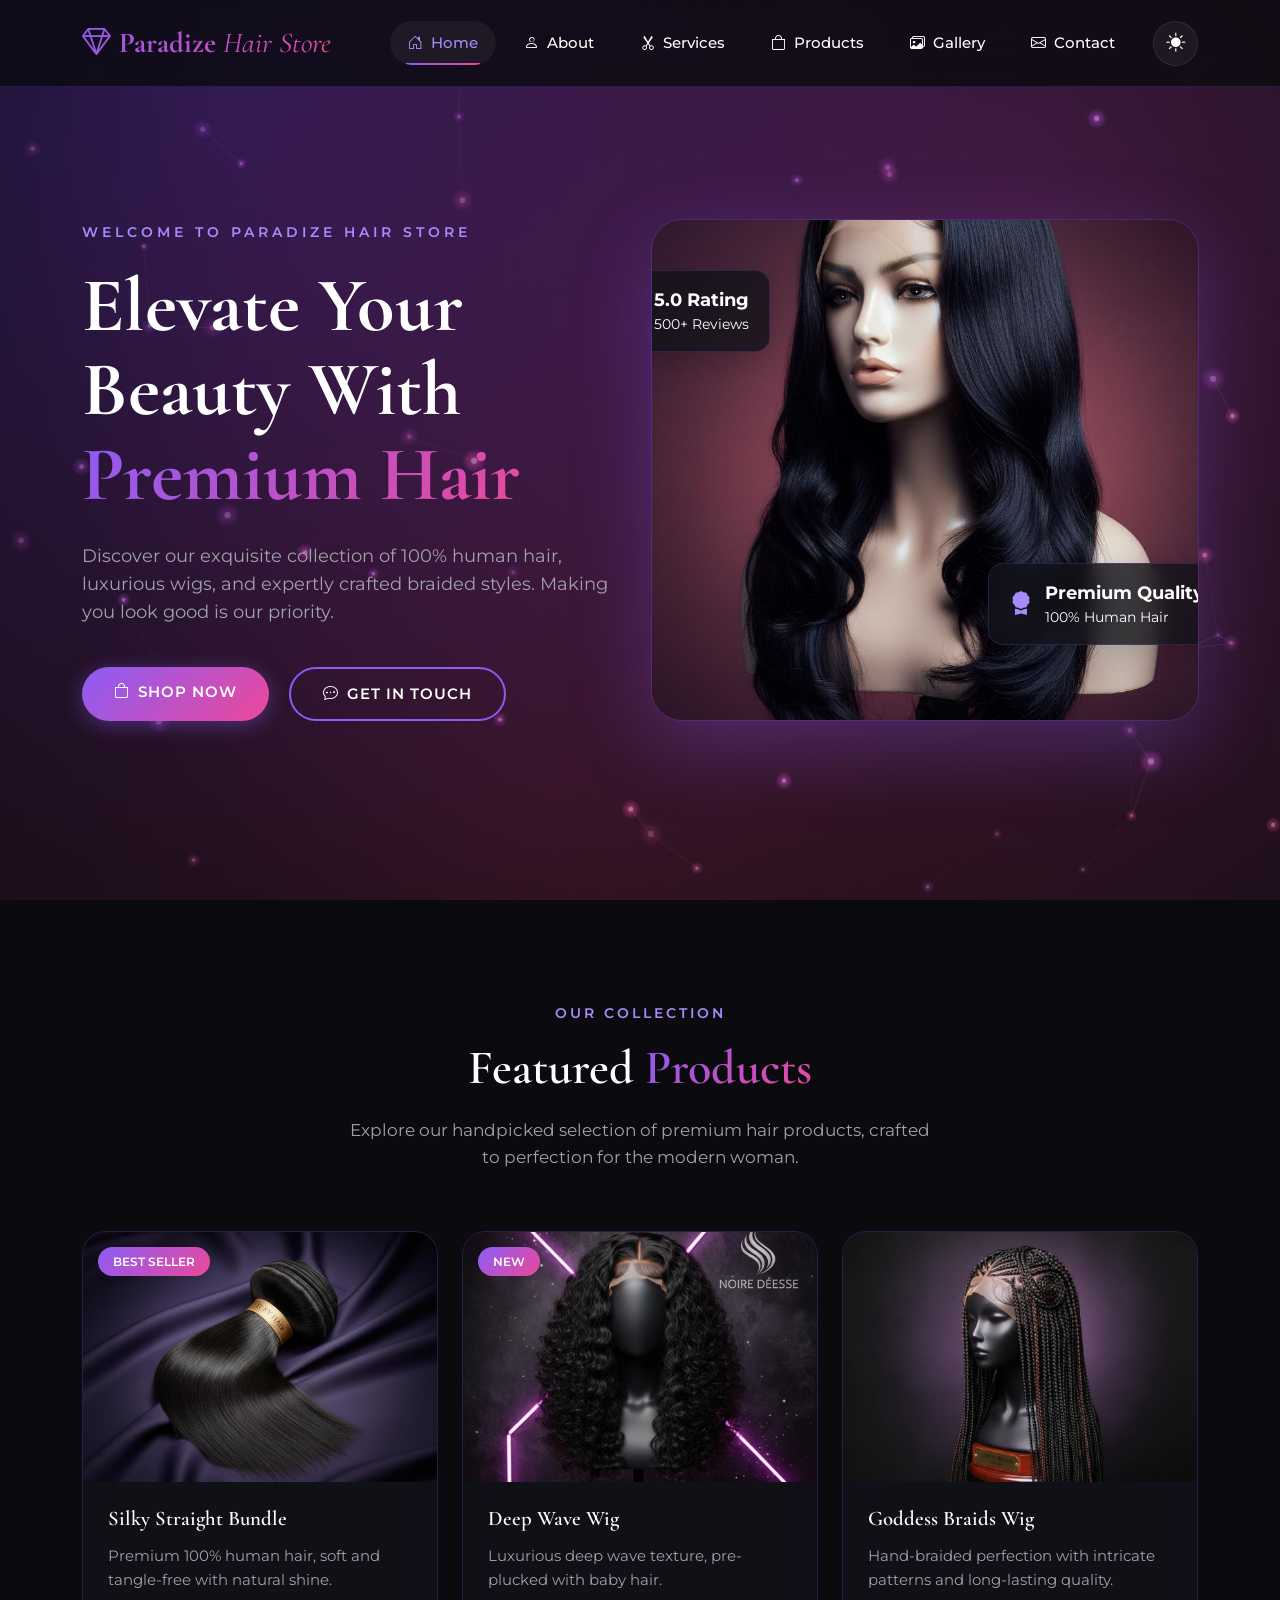
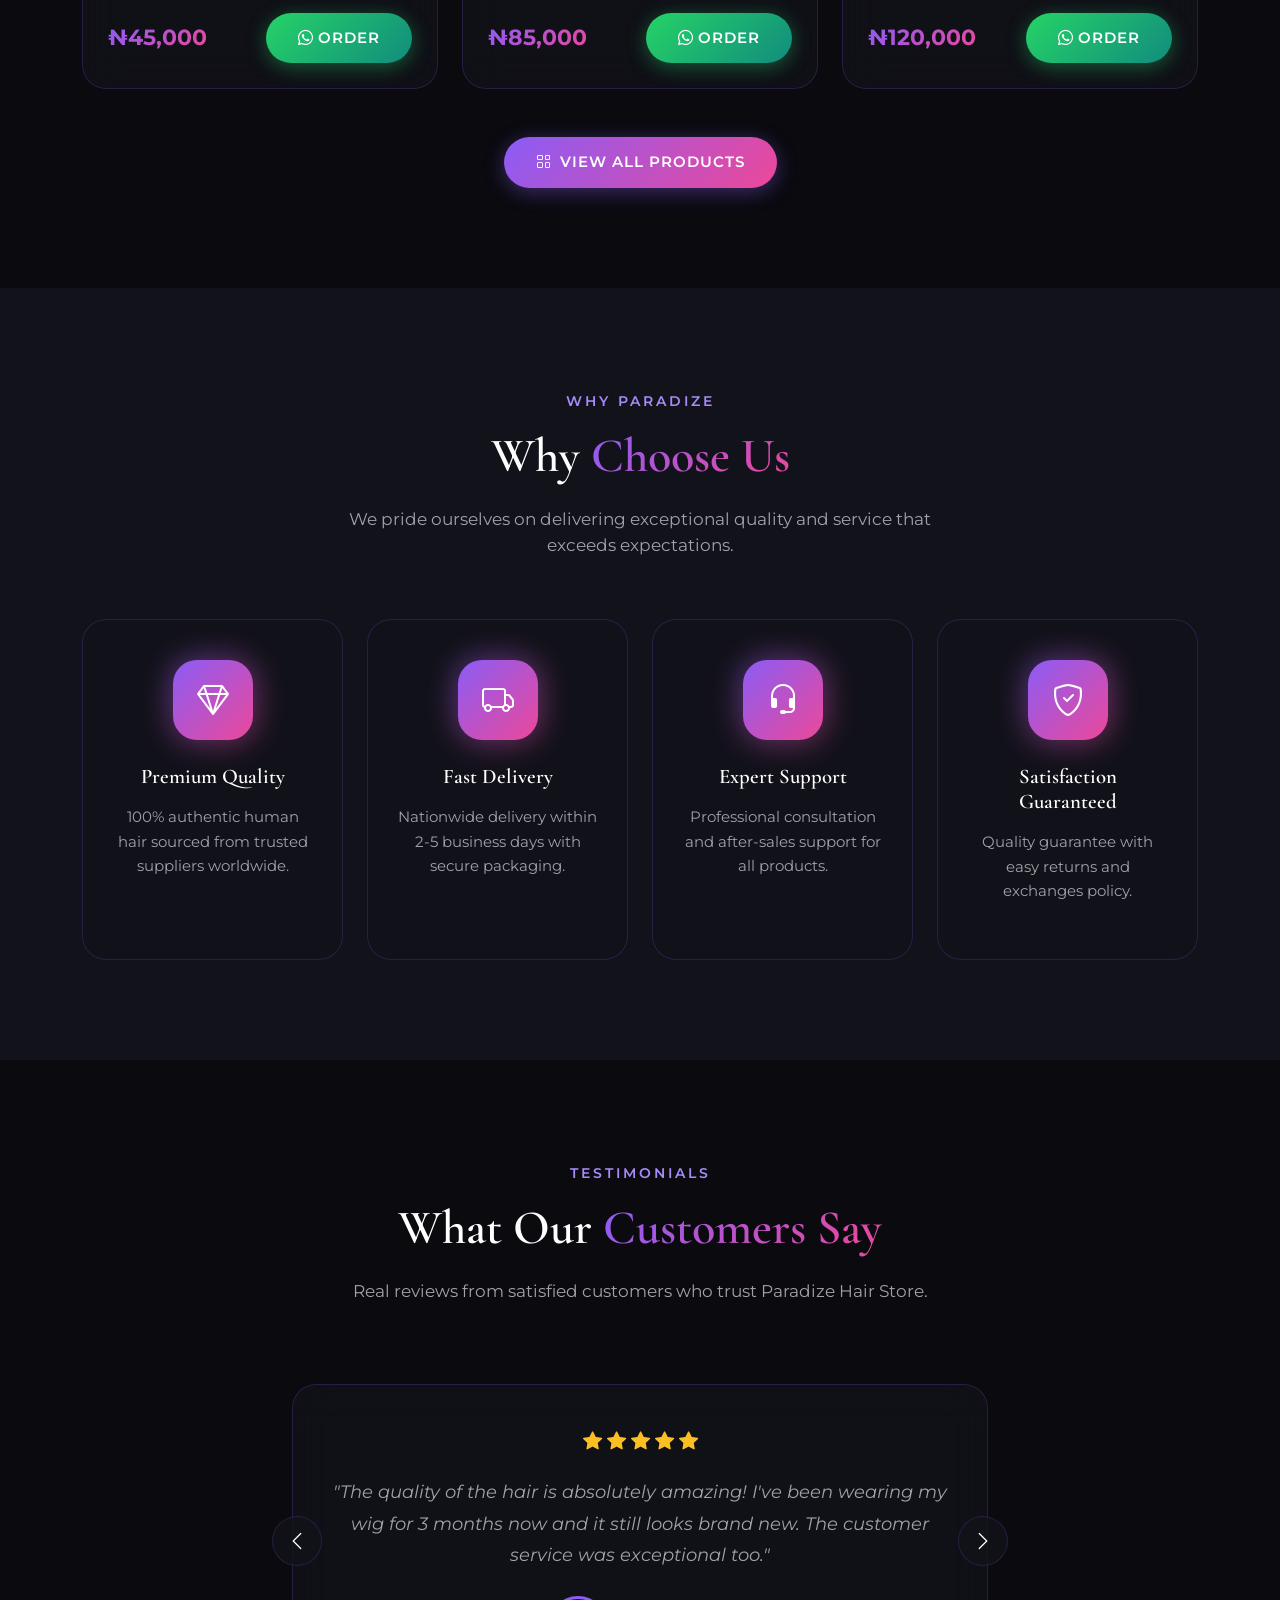
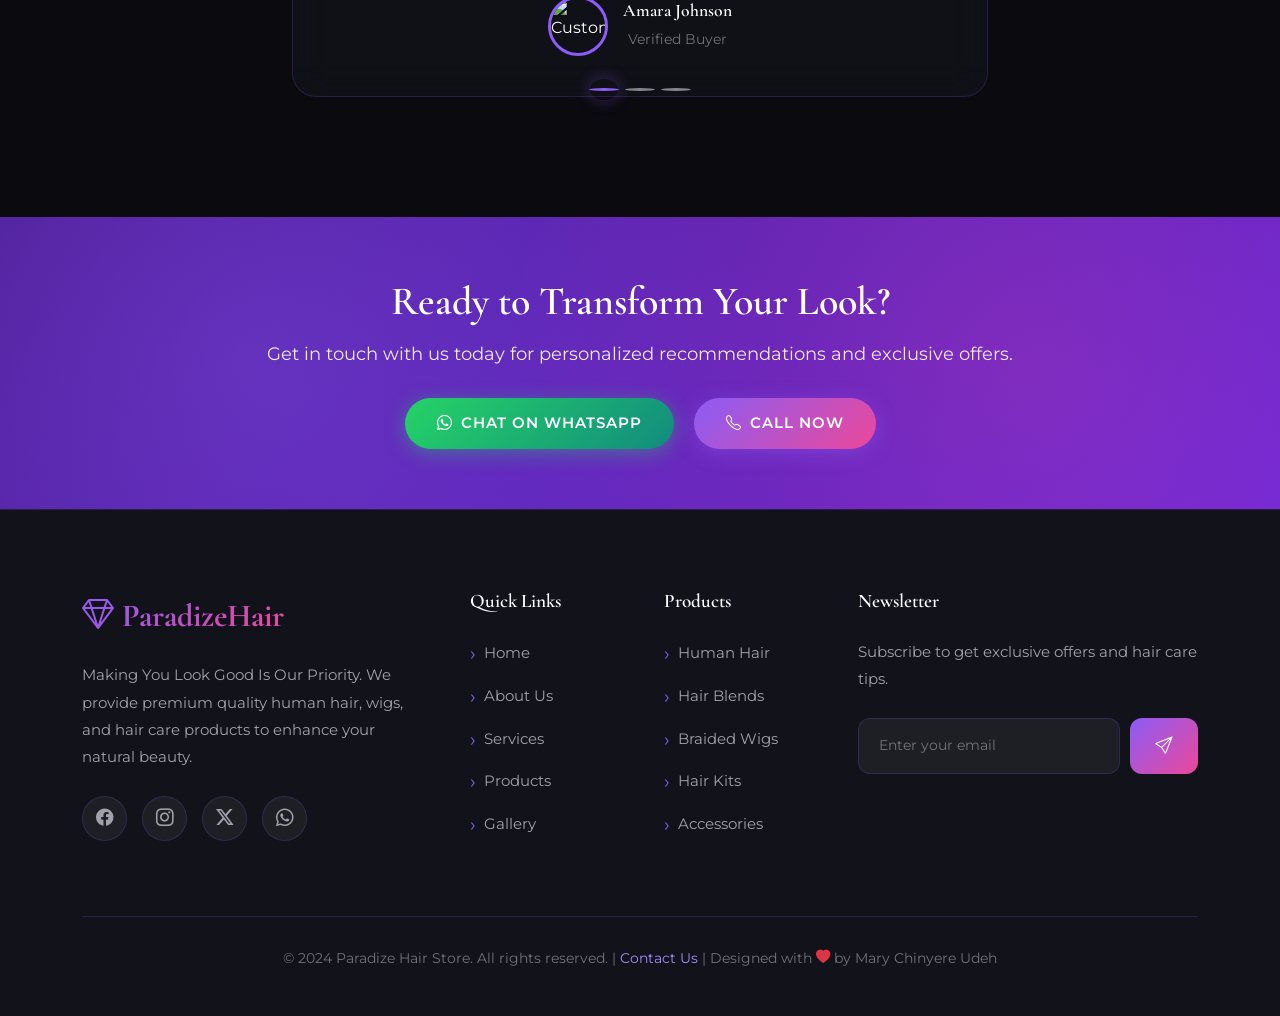
==== index.html @ 66c7fd80 "first commit" ====
<!DOCTYPE html>
<html lang="en" data-theme="dark">
<head>
    <meta charset="UTF-8">
    <meta name="viewport" content="width=device-width, initial-scale=1.0">
    <title>Paradize Hair Store | Premium Human Hair & Wigs</title>
    <meta name="description" content="Paradize Hair Store - Making You Look Good Is Our Priority. Premium human hair, wigs, braided wigs, and hair care products.">
    
    <!-- Bootstrap 5 CSS -->
    <link href="https://cdn.jsdelivr.net/npm/bootstrap@5.3.2/dist/css/bootstrap.min.css" rel="stylesheet">
    <!-- Bootstrap Icons -->
    <link rel="stylesheet" href="https://cdn.jsdelivr.net/npm/bootstrap-icons@1.11.1/font/bootstrap-icons.css">
    <!-- Custom CSS -->
    <link rel="stylesheet" href="assets/css/style.css">
</head>
<body>
    <!-- Navbar -->
    <nav class="navbar navbar-expand-lg fixed-top">
        <div class="container">
            <a class="navbar-brand" href="index.html">
                <i class="bi bi-gem me-2"></i>Paradize <span>Hair Store</span>
            </a>
            <button class="navbar-toggler" type="button" data-bs-toggle="collapse" data-bs-target="#navbarNav">
                <span class="navbar-toggler-icon"></span>
            </button>
            <div class="collapse navbar-collapse" id="navbarNav">
                <ul class="navbar-nav ms-lg-auto align-items-start align-items-lg-center">
                    <li class="nav-item">
                        <a class="nav-link active" href="index.html"><i class="bi bi-house-door me-2"></i>Home</a>
                    </li>
                    <li class="nav-item">
                        <a class="nav-link" href="about.html"><i class="bi bi-person me-2"></i>About</a>
                    </li>
                    <li class="nav-item">
                        <a class="nav-link" href="services.html"><i class="bi bi-scissors me-2"></i>Services</a>
                    </li>
                    <li class="nav-item">
                        <a class="nav-link" href="products.html"><i class="bi bi-bag me-2"></i>Products</a>
                    </li>
                    <li class="nav-item">
                        <a class="nav-link" href="gallery.html"><i class="bi bi-images me-2"></i>Gallery</a>
                    </li>
                    <li class="nav-item">
                        <a class="nav-link" href="contact.html"><i class="bi bi-envelope me-2"></i>Contact</a>
                    </li>
                    <li class="nav-item">
                        <button class="theme-toggle" id="themeToggle" aria-label="Toggle theme">
                            <i class="bi bi-sun-fill"></i>
                        </button>
                    </li>
                </ul>
            </div>
        </div>
    </nav>

    <!-- Hero Section -->
    <section class="hero">
        <canvas class="hero-canvas" id="heroCanvas" aria-hidden="true"></canvas>
        <div class="hero-glow" aria-hidden="true"></div>
        <div class="container">
            <div class="row align-items-center">
                <div class="col-lg-6 hero-content">
                    <span class="hero-subtitle">Welcome to Paradize Hair Store</span>
                    <h1 class="hero-title">
                        Elevate Your Beauty With <span class="gradient-text">Premium Hair</span>
                    </h1>
                    <p class="hero-description">
                        Discover our exquisite collection of 100% human hair, luxurious wigs, and expertly crafted braided styles. Making you look good is our priority.
                    </p>
                    <div class="hero-buttons">
                        <a href="products.html" class="btn btn-primary btn-3d">
                            <i class="bi bi-bag me-2"></i>Shop Now
                        </a>
                        <a href="contact.html" class="btn btn-secondary btn-3d">
                            <i class="bi bi-chat-dots me-2"></i>Get in Touch
                        </a>
                    </div>
                </div>
                <div class="col-lg-6 hero-image-container">
                    <div class="hero-image">
                        <img src="assets/img/hero-hair.jpg" alt="Premium Human Hair Wig">
                        <div class="floating-badge badge-1">
                            <i class="bi bi-star-fill"></i>
                            <div class="floating-badge-text">
                                <strong>5.0 Rating</strong>
                                500+ Reviews
                            </div>
                        </div>
                        <div class="floating-badge badge-2">
                            <i class="bi bi-award-fill"></i>
                            <div class="floating-badge-text">
                                <strong>Premium Quality</strong>
                                100% Human Hair
                            </div>
                        </div>
                    </div>
                </div>
            </div>
        </div>
    </section>

    <!-- Featured Products Section -->
    <section class="section">
        <div class="container">
            <div class="section-header reveal">
                <span class="section-subtitle">Our Collection</span>
                <h2 class="section-title">Featured <span class="gradient-text">Products</span></h2>
                <p class="section-description">Explore our handpicked selection of premium hair products, crafted to perfection for the modern woman.</p>
            </div>
            
            <div class="row g-4">
                <div class="col-md-6 col-lg-4 reveal stagger-1">
                    <div class="card-3d product-card">
                        <span class="card-badge">Best Seller</span>
                        <div class="card-image">
                            <img src="assets/img/product-1.jpg" alt="Silky Straight Bundle">
                            <div class="card-overlay">
                                <button class="btn btn-primary btn-sm" onclick="openProductModal('straight-bundle')">
                                    <i class="bi bi-eye me-1"></i>Quick View
                                </button>
                            </div>
                        </div>
                        <div class="card-body">
                            <h5 class="card-title">Silky Straight Bundle</h5>
                            <p class="card-text">Premium 100% human hair, soft and tangle-free with natural shine.</p>
                            <div class="d-flex justify-content-between align-items-center">
                                <span class="card-price">₦45,000</span>
                                <button class="btn btn-whatsapp btn-sm" onclick="orderOnWhatsApp('Silky Straight Bundle')">
                                    <i class="bi bi-whatsapp me-1"></i>Order
                                </button>
                            </div>
                        </div>
                    </div>
                </div>
                
                <div class="col-md-6 col-lg-4 reveal stagger-2">
                    <div class="card-3d product-card">
                        <span class="card-badge">New</span>
                        <div class="card-image">
                            <img src="assets/img/product-2.jpg" alt="Deep Wave Wig">
                            <div class="card-overlay">
                                <button class="btn btn-primary btn-sm" onclick="openProductModal('deep-wave-wig')">
                                    <i class="bi bi-eye me-1"></i>Quick View
                                </button>
                            </div>
                        </div>
                        <div class="card-body">
                            <h5 class="card-title">Deep Wave Wig</h5>
                            <p class="card-text">Luxurious deep wave texture, pre-plucked with baby hair.</p>
                            <div class="d-flex justify-content-between align-items-center">
                                <span class="card-price">₦85,000</span>
                                <button class="btn btn-whatsapp btn-sm" onclick="orderOnWhatsApp('Deep Wave Wig')">
                                    <i class="bi bi-whatsapp me-1"></i>Order
                                </button>
                            </div>
                        </div>
                    </div>
                </div>
                
                <div class="col-md-6 col-lg-4 reveal stagger-3">
                    <div class="card-3d product-card">
                        <div class="card-image">
                            <img src="assets/img/product-3.jpg" alt="Goddess Braids Wig">
                            <div class="card-overlay">
                                <button class="btn btn-primary btn-sm" onclick="openProductModal('goddess-braids')">
                                    <i class="bi bi-eye me-1"></i>Quick View
                                </button>
                            </div>
                        </div>
                        <div class="card-body">
                            <h5 class="card-title">Goddess Braids Wig</h5>
                            <p class="card-text">Hand-braided perfection with intricate patterns and long-lasting quality.</p>
                            <div class="d-flex justify-content-between align-items-center">
                                <span class="card-price">₦120,000</span>
                                <button class="btn btn-whatsapp btn-sm" onclick="orderOnWhatsApp('Goddess Braids Wig')">
                                    <i class="bi bi-whatsapp me-1"></i>Order
                                </button>
                            </div>
                        </div>
                    </div>
                </div>
            </div>
            
            <div class="text-center mt-5 reveal">
                <a href="products.html" class="btn btn-primary btn-lg">
                    <i class="bi bi-grid me-2"></i>View All Products
                </a>
            </div>
        </div>
    </section>

    <!-- Why Choose Us Section -->
    <section class="section" style="background: var(--bg-secondary);">
        <div class="container">
            <div class="section-header reveal">
                <span class="section-subtitle">Why Paradize</span>
                <h2 class="section-title">Why <span class="gradient-text">Choose Us</span></h2>
                <p class="section-description">We pride ourselves on delivering exceptional quality and service that exceeds expectations.</p>
            </div>
            
            <div class="row g-4">
                <div class="col-md-6 col-lg-3 reveal stagger-1">
                    <div class="feature-card">
                        <div class="feature-icon">
                            <i class="bi bi-gem"></i>
                        </div>
                        <h4 class="feature-title">Premium Quality</h4>
                        <p class="feature-text">100% authentic human hair sourced from trusted suppliers worldwide.</p>
                    </div>
                </div>
                
                <div class="col-md-6 col-lg-3 reveal stagger-2">
                    <div class="feature-card">
                        <div class="feature-icon">
                            <i class="bi bi-truck"></i>
                        </div>
                        <h4 class="feature-title">Fast Delivery</h4>
                        <p class="feature-text">Nationwide delivery within 2-5 business days with secure packaging.</p>
                    </div>
                </div>
                
                <div class="col-md-6 col-lg-3 reveal stagger-3">
                    <div class="feature-card">
                        <div class="feature-icon">
                            <i class="bi bi-headset"></i>
                        </div>
                        <h4 class="feature-title">Expert Support</h4>
                        <p class="feature-text">Professional consultation and after-sales support for all products.</p>
                    </div>
                </div>
                
                <div class="col-md-6 col-lg-3 reveal stagger-4">
                    <div class="feature-card">
                        <div class="feature-icon">
                            <i class="bi bi-shield-check"></i>
                        </div>
                        <h4 class="feature-title">Satisfaction Guaranteed</h4>
                        <p class="feature-text">Quality guarantee with easy returns and exchanges policy.</p>
                    </div>
                </div>
            </div>
        </div>
    </section>

    <!-- Customer Reviews Section -->
    <section class="section">
        <div class="container">
            <div class="section-header reveal">
                <span class="section-subtitle">Testimonials</span>
                <h2 class="section-title">What Our <span class="gradient-text">Customers Say</span></h2>
                <p class="section-description">Real reviews from satisfied customers who trust Paradize Hair Store.</p>
            </div>
            
            <div class="row justify-content-center reveal">
                <div class="col-lg-8">
                    <div id="reviewsCarousel" class="carousel slide" data-bs-ride="carousel">
                        <div class="carousel-indicators">
                            <button type="button" data-bs-target="#reviewsCarousel" data-bs-slide-to="0" class="active"></button>
                            <button type="button" data-bs-target="#reviewsCarousel" data-bs-slide-to="1"></button>
                            <button type="button" data-bs-target="#reviewsCarousel" data-bs-slide-to="2"></button>
                        </div>
                        
                        <div class="carousel-inner">
                            <div class="carousel-item active">
                                <div class="review-card">
                                    <div class="review-stars">
                                        <i class="bi bi-star-fill"></i>
                                        <i class="bi bi-star-fill"></i>
                                        <i class="bi bi-star-fill"></i>
                                        <i class="bi bi-star-fill"></i>
                                        <i class="bi bi-star-fill"></i>
                                    </div>
                                    <p class="review-text">"The quality of the hair is absolutely amazing! I've been wearing my wig for 3 months now and it still looks brand new. The customer service was exceptional too."</p>
                                    <div class="review-author">
                                        <img src="https://images.unsplash.com/photo-1494790108377-be9c29b29330?w=150&h=150&fit=crop&crop=face" alt="Customer" class="review-avatar">
                                        <div>
                                            <h5 class="review-name">Amara Johnson</h5>
                                            <span class="review-role">Verified Buyer</span>
                                        </div>
                                    </div>
                                </div>
                            </div>
                            
                            <div class="carousel-item">
                                <div class="review-card">
                                    <div class="review-stars">
                                        <i class="bi bi-star-fill"></i>
                                        <i class="bi bi-star-fill"></i>
                                        <i class="bi bi-star-fill"></i>
                                        <i class="bi bi-star-fill"></i>
                                        <i class="bi bi-star-fill"></i>
                                    </div>
                                    <p class="review-text">"I ordered a braided wig and I couldn't be happier! The craftsmanship is impeccable and the delivery was faster than expected. Paradize Hair Store is now my go-to!"</p>
                                    <div class="review-author">
                                        <img src="https://images.unsplash.com/photo-1534528741775-53994a69daeb?w=150&h=150&fit=crop&crop=face" alt="Customer" class="review-avatar">
                                        <div>
                                            <h5 class="review-name">Chioma Okafor</h5>
                                            <span class="review-role">Verified Buyer</span>
                                        </div>
                                    </div>
                                </div>
                            </div>
                            
                            <div class="carousel-item">
                                <div class="review-card">
                                    <div class="review-stars">
                                        <i class="bi bi-star-fill"></i>
                                        <i class="bi bi-star-fill"></i>
                                        <i class="bi bi-star-fill"></i>
                                        <i class="bi bi-star-fill"></i>
                                        <i class="bi bi-star-fill"></i>
                                    </div>
                                    <p class="review-text">"Best hair vendor in Nigeria! The hair bundles are so soft and full, no shedding at all. Mary was so helpful in helping me choose the perfect texture. Highly recommend!"</p>
                                    <div class="review-author">
                                        <img src="https://images.unsplash.com/photo-1517841905240-472988babdf9?w=150&h=150&fit=crop&crop=face" alt="Customer" class="review-avatar">
                                        <div>
                                            <h5 class="review-name">Fatima Bello</h5>
                                            <span class="review-role">Verified Buyer</span>
                                        </div>
                                    </div>
                                </div>
                            </div>
                        </div>
                        
                        <button class="carousel-control-prev" type="button" data-bs-target="#reviewsCarousel" data-bs-slide="prev">
                            <span class="carousel-control-prev-icon"></span>
                        </button>
                        <button class="carousel-control-next" type="button" data-bs-target="#reviewsCarousel" data-bs-slide="next">
                            <span class="carousel-control-next-icon"></span>
                        </button>
                    </div>
                </div>
            </div>
        </div>
    </section>

    <!-- CTA Strip -->
    <section class="cta-strip">
        <div class="container">
            <div class="cta-content reveal">
                <h2 class="cta-title">Ready to Transform Your Look?</h2>
                <p class="cta-text">Get in touch with us today for personalized recommendations and exclusive offers.</p>
                <div class="cta-buttons">
                    <a href="https://wa.me/2348168532364?text=Hello%20Paradize%20Hair%20Store,%20I'd%20like%20to%20order/ask%20about..." class="btn btn-whatsapp btn-lg" target="_blank">
                        <i class="bi bi-whatsapp me-2"></i>Chat on WhatsApp
                    </a>
                    <a href="tel:+2347018377263" class="btn btn-call btn-lg">
                        <i class="bi bi-telephone me-2"></i>Call Now
                    </a>
                </div>
            </div>
        </div>
    </section>

    <!-- Footer -->
    <footer class="footer">
        <div class="container">
            <div class="row g-5">
                <div class="col-lg-4">
                    <a href="index.html" class="footer-brand">
                        <i class="bi bi-gem me-2"></i>Paradize<span>Hair</span>
                    </a>
                    <p class="footer-text">Making You Look Good Is Our Priority. We provide premium quality human hair, wigs, and hair care products to enhance your natural beauty.</p>
                    <div class="footer-social">
                        <a href="#" class="social-link" aria-label="Facebook"><i class="bi bi-facebook"></i></a>
                        <a href="#" class="social-link" aria-label="Instagram"><i class="bi bi-instagram"></i></a>
                        <a href="#" class="social-link" aria-label="Twitter"><i class="bi bi-twitter-x"></i></a>
                        <a href="https://wa.me/2348168532364" class="social-link" aria-label="WhatsApp"><i class="bi bi-whatsapp"></i></a>
                    </div>
                </div>
                
                <div class="col-lg-2 col-md-4">
                    <h4 class="footer-title">Quick Links</h4>
                    <ul class="footer-links">
                        <li><a href="index.html">Home</a></li>
                        <li><a href="about.html">About Us</a></li>
                        <li><a href="services.html">Services</a></li>
                        <li><a href="products.html">Products</a></li>
                        <li><a href="gallery.html">Gallery</a></li>
                    </ul>
                </div>
                
                <div class="col-lg-2 col-md-4">
                    <h4 class="footer-title">Products</h4>
                    <ul class="footer-links">
                        <li><a href="products.html">Human Hair</a></li>
                        <li><a href="products.html">Hair Blends</a></li>
                        <li><a href="products.html">Braided Wigs</a></li>
                        <li><a href="products.html">Hair Kits</a></li>
                        <li><a href="products.html">Accessories</a></li>
                    </ul>
                </div>
                
                <div class="col-lg-4 col-md-4">
                    <h4 class="footer-title">Newsletter</h4>
                    <p class="footer-text">Subscribe to get exclusive offers and hair care tips.</p>
                    <form class="newsletter-form" id="newsletterForm">
                        <input type="email" class="newsletter-input" placeholder="Enter your email" required>
                        <button type="submit" class="newsletter-btn">
                            <i class="bi bi-send"></i>
                        </button>
                    </form>
                </div>
            </div>
            
            <div class="footer-bottom">
                <p class="footer-copyright">
                    &copy; 2024 Paradize Hair Store. All rights reserved. | 
                    <a href="contact.html">Contact Us</a> | 
                    Designed with <i class="bi bi-heart-fill text-danger"></i> by Mary Chinyere Udeh
                </p>
            </div>
        </div>
    </footer>

    <!-- Bootstrap JS -->
    <script src="https://cdn.jsdelivr.net/npm/bootstrap@5.3.2/dist/js/bootstrap.bundle.min.js"></script>
    <!-- Custom JS -->
    <script src="assets/js/script.js"></script>
</body>
</html>
---- assets/css/style.css ----
/* Google Fonts Import */
@import url('https://fonts.googleapis.com/css2?family=Cormorant+Garamond:wght@400;500;600;700&family=Montserrat:wght@300;400;500;600;700&display=swap');

/* CSS Variables - Dark Mode Default */
:root {
  /* Brand Colors */
  --purple: #8B5CF6;
  --purple-dark: #6D28D9;
  --purple-light: #A78BFA;
  --onion-purple: #4C1D95;
  --pink: #EC4899;
  --pink-light: #F472B6;
  --red: #EF4444;
  --black: #0F0F0F;
  --white: #FFFFFF;
  --gray-100: #F3F4F6;
  --gray-200: #E5E7EB;
  --gray-300: #D1D5DB;
  --gray-400: #9CA3AF;
  --gray-500: #6B7280;
  --gray-600: #4B5563;
  --gray-700: #374151;
  --gray-800: #1F2937;
  --gray-900: #111827;
  
  /* Dark Mode Colors (Default) */
  --bg-primary: #0a0a0f;
  --bg-secondary: #12121a;
  --bg-card: rgba(18, 18, 26, 0.8);
  --bg-glass: rgba(255, 255, 255, 0.05);
  --text-primary: #FFFFFF;
  --text-secondary: #A1A1AA;
  --text-muted: #71717A;
  --border-color: rgba(139, 92, 246, 0.2);
  --border-glow: rgba(139, 92, 246, 0.4);
  --shadow-color: rgba(139, 92, 246, 0.3);
  --gradient-primary: linear-gradient(135deg, var(--purple) 0%, var(--pink) 100%);
  --gradient-dark: linear-gradient(135deg, var(--onion-purple) 0%, var(--purple-dark) 100%);
  
  /* Typography */
  --font-display: 'Cormorant Garamond', serif;
  --font-body: 'Montserrat', sans-serif;
  
  /* Spacing */
  --section-padding: 100px;
  --container-max: 1400px;
  
  /* Transitions */
  --transition-fast: 0.2s ease;
  --transition-normal: 0.3s ease;
  --transition-slow: 0.5s ease;
  
  /* 3D Effects */
  --perspective: 1000px;
  --rotate-x: 5deg;
  --rotate-y: 5deg;
}

/* Light Mode */
[data-theme="light"] {
  --bg-primary: #FAFAFA;
  --bg-secondary: #FFFFFF;
  --bg-card: rgba(255, 255, 255, 0.9);
  --bg-glass: rgba(255, 255, 255, 0.7);
  --text-primary: #1F2937;
  --text-secondary: #4B5563;
  --text-muted: #6B7280;
  --border-color: rgba(139, 92, 246, 0.3);
  --border-glow: rgba(139, 92, 246, 0.5);
  --shadow-color: rgba(139, 92, 246, 0.2);
}

/* Reset & Base */
*, *::before, *::after {
  margin: 0;
  padding: 0;
  box-sizing: border-box;
}

html {
  scroll-behavior: smooth;
  font-size: 16px;
}

body {
  font-family: var(--font-body);
  background-color: var(--bg-primary);
  color: var(--text-primary);
  line-height: 1.6;
  overflow-x: hidden;
  transition: background-color var(--transition-normal), color var(--transition-normal);
}

h1, h2, h3, h4, h5, h6 {
  font-family: var(--font-display);
  font-weight: 600;
  line-height: 1.2;
}

a {
  text-decoration: none;
  color: inherit;
  transition: color var(--transition-fast);
}

a:hover {
  color: var(--purple-light);
}

img {
  max-width: 100%;
  height: auto;
}

/* ============================================
   ANIMATIONS & KEYFRAMES
   ============================================ */

@keyframes fadeIn {
  from { opacity: 0; transform: translateY(20px); }
  to { opacity: 1; transform: translateY(0); }
}

@keyframes fadeInUp {
  from { opacity: 0; transform: translateY(40px); }
  to { opacity: 1; transform: translateY(0); }
}

@keyframes fadeInDown {
  from { opacity: 0; transform: translateY(-40px); }
  to { opacity: 1; transform: translateY(0); }
}

@keyframes fadeInLeft {
  from { opacity: 0; transform: translateX(-40px); }
  to { opacity: 1; transform: translateX(0); }
}

@keyframes fadeInRight {
  from { opacity: 0; transform: translateX(40px); }
  to { opacity: 1; transform: translateX(0); }
}

@keyframes scaleIn {
  from { opacity: 0; transform: scale(0.9); }
  to { opacity: 1; transform: scale(1); }
}

@keyframes float {
  0%, 100% { transform: translateY(0px); }
  50% { transform: translateY(-20px); }
}

@keyframes floatSlow {
  0%, 100% { transform: translateY(0px) rotate(0deg); }
  50% { transform: translateY(-30px) rotate(5deg); }
}

@keyframes pulse {
  0%, 100% { transform: scale(1); opacity: 1; }
  50% { transform: scale(1.05); opacity: 0.8; }
}

@keyframes glow {
  0%, 100% { box-shadow: 0 0 20px var(--shadow-color); }
  50% { box-shadow: 0 0 40px var(--shadow-color), 0 0 60px var(--shadow-color); }
}

@keyframes shimmer {
  0% { background-position: -200% 0; }
  100% { background-position: 200% 0; }
}

@keyframes gradientShift {
  0% { background-position: 0% 50%; }
  50% { background-position: 100% 50%; }
  100% { background-position: 0% 50%; }
}

@keyframes particleFloat {
  0%, 100% { transform: translateY(0) translateX(0); opacity: 0.3; }
  25% { transform: translateY(-30px) translateX(10px); opacity: 0.6; }
  50% { transform: translateY(-20px) translateX(-10px); opacity: 0.4; }
  75% { transform: translateY(-40px) translateX(5px); opacity: 0.7; }
}

@keyframes rotate3d {
  0% { transform: perspective(var(--perspective)) rotateY(0deg) rotateX(0deg); }
  50% { transform: perspective(var(--perspective)) rotateY(180deg) rotateX(10deg); }
  100% { transform: perspective(var(--perspective)) rotateY(360deg) rotateX(0deg); }
}

@keyframes borderGlow {
  0%, 100% { border-color: var(--purple); box-shadow: 0 0 10px var(--purple); }
  50% { border-color: var(--pink); box-shadow: 0 0 20px var(--pink); }
}

@keyframes countUp {
  from { opacity: 0; transform: translateY(10px); }
  to { opacity: 1; transform: translateY(0); }
}

/* Animation Classes */
.animate-fadeIn { animation: fadeIn 0.8s ease forwards; }
.animate-fadeInUp { animation: fadeInUp 0.8s ease forwards; }
.animate-fadeInDown { animation: fadeInDown 0.8s ease forwards; }
.animate-fadeInLeft { animation: fadeInLeft 0.8s ease forwards; }
.animate-fadeInRight { animation: fadeInRight 0.8s ease forwards; }
.animate-scaleIn { animation: scaleIn 0.6s ease forwards; }
.animate-float { animation: float 3s ease-in-out infinite; }
.animate-float-slow { animation: floatSlow 5s ease-in-out infinite; }
.animate-pulse { animation: pulse 2s ease-in-out infinite; }
.animate-glow { animation: glow 2s ease-in-out infinite; }

/* Scroll Animation - Elements start hidden */
.reveal {
  opacity: 0;
  transform: translateY(30px);
  transition: opacity 0.8s ease, transform 0.8s ease;
}

.reveal.active {
  opacity: 1;
  transform: translateY(0);
}

.reveal-left {
  opacity: 0;
  transform: translateX(-50px);
  transition: opacity 0.8s ease, transform 0.8s ease;
}

.reveal-left.active {
  opacity: 1;
  transform: translateX(0);
}

.reveal-right {
  opacity: 0;
  transform: translateX(50px);
  transition: opacity 0.8s ease, transform 0.8s ease;
}

.reveal-right.active {
  opacity: 1;
  transform: translateX(0);
}

.reveal-scale {
  opacity: 0;
  transform: scale(0.8);
  transition: opacity 0.8s ease, transform 0.8s ease;
}

.reveal-scale.active {
  opacity: 1;
  transform: scale(1);
}

/* Stagger delays */
.stagger-1 { transition-delay: 0.1s; }
.stagger-2 { transition-delay: 0.2s; }
.stagger-3 { transition-delay: 0.3s; }
.stagger-4 { transition-delay: 0.4s; }
.stagger-5 { transition-delay: 0.5s; }
.stagger-6 { transition-delay: 0.6s; }

/* ============================================
   PARTICLES BACKGROUND
   ============================================ */

.particles-container {
  position: fixed;
  top: 0;
  left: 0;
  width: 100%;
  height: 100%;
  pointer-events: none;
  z-index: 0;
  overflow: hidden;
}

.particle {
  position: absolute;
  border-radius: 50%;
  background: linear-gradient(135deg, var(--purple), var(--pink));
  opacity: 0.3;
  animation: particleFloat 8s ease-in-out infinite;
}

.particle:nth-child(1) { width: 4px; height: 4px; left: 10%; top: 20%; animation-delay: 0s; }
.particle:nth-child(2) { width: 6px; height: 6px; left: 20%; top: 60%; animation-delay: 1s; }
.particle:nth-child(3) { width: 3px; height: 3px; left: 35%; top: 30%; animation-delay: 2s; }
.particle:nth-child(4) { width: 8px; height: 8px; left: 50%; top: 70%; animation-delay: 0.5s; }
.particle:nth-child(5) { width: 5px; height: 5px; left: 65%; top: 40%; animation-delay: 1.5s; }
.particle:nth-child(6) { width: 4px; height: 4px; left: 75%; top: 80%; animation-delay: 2.5s; }
.particle:nth-child(7) { width: 7px; height: 7px; left: 85%; top: 25%; animation-delay: 3s; }
.particle:nth-child(8) { width: 3px; height: 3px; left: 90%; top: 55%; animation-delay: 0.8s; }
.particle:nth-child(9) { width: 6px; height: 6px; left: 15%; top: 85%; animation-delay: 1.8s; }
.particle:nth-child(10) { width: 4px; height: 4px; left: 45%; top: 15%; animation-delay: 2.2s; }
.particle:nth-child(11) { width: 5px; height: 5px; left: 60%; top: 90%; animation-delay: 3.5s; }
.particle:nth-child(12) { width: 3px; height: 3px; left: 80%; top: 45%; animation-delay: 0.3s; }
.particle:nth-child(13) { width: 8px; height: 8px; left: 25%; top: 10%; animation-delay: 1.2s; }
.particle:nth-child(14) { width: 4px; height: 4px; left: 55%; top: 50%; animation-delay: 2.8s; }
.particle:nth-child(15) { width: 6px; height: 6px; left: 5%; top: 75%; animation-delay: 0.6s; }

/* Hair Strand Effect */
.hair-strand {
  position: absolute;
  width: 2px;
  height: 60px;
  background: linear-gradient(to bottom, transparent, var(--purple-light), transparent);
  opacity: 0.2;
  animation: floatSlow 6s ease-in-out infinite;
  border-radius: 1px;
}

/* ============================================
   NAVBAR
   ============================================ */

.navbar {
  background: rgba(10, 10, 15, 0.8) !important;
  backdrop-filter: blur(20px);
  -webkit-backdrop-filter: blur(20px);
  border-bottom: 1px solid var(--border-color);
  padding: 15px 0;
  transition: all var(--transition-normal);
  z-index: 1000;
}

.navbar.scrolled {
  padding: 10px 0;
  background: rgba(10, 10, 15, 0.95) !important;
  box-shadow: 0 4px 30px rgba(0, 0, 0, 0.3);
}

[data-theme="light"] .navbar {
  background: rgba(255, 255, 255, 0.85) !important;
  border-bottom: 1px solid rgba(139, 92, 246, 0.2);
}

[data-theme="light"] .navbar.scrolled {
  background: rgba(255, 255, 255, 0.95) !important;
}

.navbar-brand {
  font-family: var(--font-display);
  font-size: 1.8rem;
  font-weight: 700;
  background: var(--gradient-primary);
  -webkit-background-clip: text;
  -webkit-text-fill-color: transparent;
  background-clip: text;
  transition: transform var(--transition-fast);
}

.navbar-brand:hover {
  transform: scale(1.05);
}

.navbar-brand span {
  font-weight: 400;
  font-style: italic;
}

.nav-link {
  font-family: var(--font-body);
  font-weight: 500;
  font-size: 0.95rem;
  color: var(--text-primary) !important;
  padding: 10px 18px !important;
  margin: 0 5px;
  border-radius: 30px;
  position: relative;
  overflow: hidden;
  transition: all var(--transition-fast);
  display: inline-flex;
  align-items: center;
}

.nav-link::before {
  content: '';
  position: absolute;
  bottom: 0;
  left: 50%;
  width: 0;
  height: 2px;
  background: var(--gradient-primary);
  transition: all var(--transition-fast);
  transform: translateX(-50%);
}

.nav-link:hover::before,
.nav-link.active::before {
  width: 70%;
}

.nav-link:hover,
.nav-link.active {
  color: var(--purple-light) !important;
  background: var(--bg-glass);
}

/* Theme Toggle Button */
.theme-toggle {
  background: var(--bg-glass);
  border: 1px solid var(--border-color);
  border-radius: 50%;
  width: 45px;
  height: 45px;
  display: flex;
  align-items: center;
  justify-content: center;
  cursor: pointer;
  transition: all var(--transition-fast);
  margin-left: 15px;
}

.theme-toggle:hover {
  background: var(--gradient-primary);
  border-color: var(--purple);
  transform: rotate(180deg);
}

.theme-toggle i {
  font-size: 1.2rem;
  color: var(--text-primary);
}

/* Mobile Menu */
.navbar-toggler {
  border: 1px solid var(--border-color);
  border-radius: 10px;
  padding: 10px;
  transition: all var(--transition-fast);
}

.navbar-toggler:hover {
  border-color: var(--purple);
  box-shadow: 0 0 15px var(--shadow-color);
}

.navbar-toggler-icon {
  background-image: url("data:image/svg+xml,%3csvg xmlns='http://www.w3.org/2000/svg' viewBox='0 0 30 30'%3e%3cpath stroke='rgba%28139, 92, 246, 1%29' stroke-linecap='round' stroke-miterlimit='10' stroke-width='2' d='M4 7h22M4 15h22M4 23h22'/%3e%3c/svg%3e");
}

/* ============================================
   BUTTONS
   ============================================ */

.btn {
  font-family: var(--font-body);
  font-weight: 600;
  font-size: 0.95rem;
  padding: 14px 32px;
  border-radius: 50px;
  border: none;
  cursor: pointer;
  position: relative;
  overflow: hidden;
  transition: all var(--transition-fast);
  text-transform: uppercase;
  letter-spacing: 1px;
}

.btn::before {
  content: '';
  position: absolute;
  top: 0;
  left: -100%;
  width: 100%;
  height: 100%;
  background: linear-gradient(90deg, transparent, rgba(255,255,255,0.3), transparent);
  transition: left 0.5s ease;
}

.btn:hover::before {
  left: 100%;
}

.btn-primary {
  background: var(--gradient-primary);
  color: white;
  box-shadow: 0 4px 20px rgba(139, 92, 246, 0.4);
}

.btn-primary:hover {
  transform: translateY(-3px) scale(1.02);
  box-shadow: 0 8px 30px rgba(139, 92, 246, 0.6);
  color: white;
}

.btn-secondary {
  background: transparent;
  color: var(--text-primary);
  border: 2px solid var(--purple);
}

.btn-secondary:hover {
  background: var(--purple);
  color: white;
  transform: translateY(-3px);
  box-shadow: 0 8px 30px var(--shadow-color);
}

.btn-whatsapp {
  background: linear-gradient(135deg, #25D366, #128C7E);
  color: white;
  box-shadow: 0 4px 20px rgba(37, 211, 102, 0.4);
}

.btn-whatsapp:hover {
  transform: translateY(-3px) scale(1.02);
  box-shadow: 0 8px 30px rgba(37, 211, 102, 0.6);
  color: white;
}

.btn-call {
  background: linear-gradient(135deg, var(--purple), var(--pink));
  color: white;
  box-shadow: 0 4px 20px rgba(139, 92, 246, 0.4);
}

.btn-call:hover {
  transform: translateY(-3px) scale(1.02);
  box-shadow: 0 8px 30px rgba(139, 92, 246, 0.6);
  color: white;
}

.btn-outline {
  background: transparent;
  border: 2px solid var(--border-color);
  color: var(--text-primary);
}

.btn-outline:hover {
  border-color: var(--purple);
  background: var(--bg-glass);
  transform: translateY(-3px);
}

/* 3D Button Effect */
.btn-3d {
  transform-style: preserve-3d;
  perspective: var(--perspective);
  transition: transform var(--transition-fast);
}

.btn-3d:hover {
  transform: translateY(-5px) rotateX(10deg);
}

/* ============================================
   HERO SECTION
   ============================================ */

.hero {
  min-height: 100vh;
  display: flex;
  align-items: center;
  position: relative;
  overflow: hidden;
  padding: 120px 0 80px;
}

.hero-canvas {
  position: absolute;
  inset: 0;
  width: 100%;
  height: 100%;
  opacity: 0.85;
  filter: drop-shadow(0 0 24px rgba(124, 58, 237, 0.14));
  z-index: 1;
  pointer-events: none;
}

.hero-glow {
  position: absolute;
  inset: -30%;
  background:
    radial-gradient(circle at 30% 25%, rgba(124, 58, 237, 0.28), transparent 55%),
    radial-gradient(circle at 70% 35%, rgba(255, 79, 216, 0.20), transparent 60%),
    radial-gradient(circle at 45% 75%, rgba(255, 46, 46, 0.12), transparent 60%);
  animation: floatGlow 10s ease-in-out infinite;
  z-index: 1;
  pointer-events: none;
}

@keyframes floatGlow {
  0%, 100% { transform: translate3d(0, 0, 0) scale(1); }
  50% { transform: translate3d(0, -10px, 0) scale(1.02); }
}

.hero .container {
  position: relative;
  z-index: 2;
}

.hero-content {
  position: relative;
  z-index: 2;
}

.hero-subtitle {
  font-family: var(--font-body);
  font-size: 0.9rem;
  font-weight: 600;
  text-transform: uppercase;
  letter-spacing: 4px;
  color: var(--purple-light);
  margin-bottom: 20px;
  display: inline-block;
  animation: fadeInDown 0.8s ease forwards;
}

.hero-title {
  font-size: clamp(2.5rem, 6vw, 5rem);
  font-weight: 700;
  line-height: 1.1;
  margin-bottom: 25px;
  animation: fadeInUp 0.8s ease 0.2s forwards;
  opacity: 0;
}

.hero-title .gradient-text {
  background: var(--gradient-primary);
  -webkit-background-clip: text;
  -webkit-text-fill-color: transparent;
  background-clip: text;
}

.hero-description {
  font-size: 1.1rem;
  color: var(--text-secondary);
  max-width: 600px;
  margin-bottom: 40px;
  animation: fadeInUp 0.8s ease 0.4s forwards;
  opacity: 0;
}

.hero-buttons {
  display: flex;
  gap: 20px;
  flex-wrap: wrap;
  animation: fadeInUp 0.8s ease 0.6s forwards;
  opacity: 0;
}

.hero-image-container {
  position: relative;
  animation: fadeInRight 1s ease 0.4s forwards;
  opacity: 0;
}

.hero-image {
  position: relative;
  border-radius: 30px;
  overflow: hidden;
  box-shadow: 
    0 25px 80px rgba(139, 92, 246, 0.3),
    0 0 0 1px rgba(139, 92, 246, 0.2);
  transform-style: preserve-3d;
  transition: transform var(--transition-normal);
}

.hero-image:hover {
  transform: perspective(var(--perspective)) rotateY(-5deg) rotateX(5deg);
}

.hero-image img {
  width: 100%;
  height: 500px;
  object-fit: cover;
}

.hero-image::before {
  content: '';
  position: absolute;
  top: -2px;
  left: -2px;
  right: -2px;
  bottom: -2px;
  background: var(--gradient-primary);
  border-radius: 32px;
  z-index: -1;
  opacity: 0.5;
  filter: blur(20px);
}

/* Floating Elements */
.floating-badge {
  position: absolute;
  background: var(--bg-card);
  backdrop-filter: blur(10px);
  border: 1px solid var(--border-color);
  border-radius: 15px;
  padding: 15px 20px;
  display: flex;
  align-items: center;
  gap: 12px;
  box-shadow: 0 10px 30px rgba(0, 0, 0, 0.2);
  animation: float 4s ease-in-out infinite;
}

.floating-badge.badge-1 {
  top: 10%;
  left: -10%;
  animation-delay: 0s;
}

.floating-badge.badge-2 {
  bottom: 15%;
  right: -5%;
  animation-delay: 1s;
}

.floating-badge i {
  font-size: 1.5rem;
  color: var(--purple-light);
}

.floating-badge-text {
  font-size: 0.85rem;
}

.floating-badge-text strong {
  display: block;
  font-size: 1.1rem;
  color: var(--text-primary);
}

/* ============================================
   SECTION STYLES
   ============================================ */

.section {
  padding: var(--section-padding) 0;
  position: relative;
}

.section-header {
  text-align: center;
  margin-bottom: 60px;
}

.section-subtitle {
  font-family: var(--font-body);
  font-size: 0.85rem;
  font-weight: 600;
  text-transform: uppercase;
  letter-spacing: 3px;
  color: var(--purple-light);
  margin-bottom: 15px;
  display: inline-block;
}

.section-title {
  font-size: clamp(2rem, 4vw, 3rem);
  margin-bottom: 20px;
}

.section-title .gradient-text {
  background: var(--gradient-primary);
  -webkit-background-clip: text;
  -webkit-text-fill-color: transparent;
  background-clip: text;
}

.section-description {
  font-size: 1.05rem;
  color: var(--text-secondary);
  max-width: 600px;
  margin: 0 auto;
}

/* ============================================
   CARDS - 3D GLASSMORPHISM
   ============================================ */

.card-3d {
  background: var(--bg-card);
  backdrop-filter: blur(20px);
  -webkit-backdrop-filter: blur(20px);
  border: 1px solid var(--border-color);
  border-radius: 24px;
  overflow: hidden;
  position: relative;
  transform-style: preserve-3d;
  transition: all var(--transition-normal);
}

.card-3d::before {
  content: '';
  position: absolute;
  top: 0;
  left: 0;
  right: 0;
  height: 1px;
  background: linear-gradient(90deg, transparent, var(--purple-light), transparent);
}

.card-3d:hover {
  transform: translateY(-10px) perspective(var(--perspective)) rotateX(5deg);
  border-color: var(--border-glow);
  box-shadow: 
    0 20px 60px rgba(0, 0, 0, 0.3),
    0 0 40px var(--shadow-color);
}

.card-image {
  position: relative;
  overflow: hidden;
  height: 250px;
}

.card-image img {
  width: 100%;
  height: 100%;
  object-fit: cover;
  transition: transform var(--transition-slow);
}

.card-3d:hover .card-image img {
  transform: scale(1.1);
}

.card-overlay {
  position: absolute;
  top: 0;
  left: 0;
  right: 0;
  bottom: 0;
  background: linear-gradient(to top, rgba(10, 10, 15, 0.9), transparent);
  opacity: 0;
  transition: opacity var(--transition-normal);
  display: flex;
  align-items: flex-end;
  padding: 20px;
}

.card-3d:hover .card-overlay {
  opacity: 1;
}

.card-body {
  padding: 25px;
}

.card-title {
  font-size: 1.3rem;
  margin-bottom: 12px;
  color: var(--text-primary);
}

.card-text {
  color: var(--text-secondary);
  font-size: 0.95rem;
  margin-bottom: 20px;
}

.card-price {
  font-size: 1.4rem;
  font-weight: 700;
  background: var(--gradient-primary);
  -webkit-background-clip: text;
  -webkit-text-fill-color: transparent;
  background-clip: text;
}

.card-badge {
  position: absolute;
  top: 15px;
  left: 15px;
  background: var(--gradient-primary);
  color: white;
  padding: 5px 15px;
  border-radius: 20px;
  font-size: 0.75rem;
  font-weight: 600;
  text-transform: uppercase;
  z-index: 2;
}

/* ============================================
   FEATURED PRODUCTS
   ============================================ */

.product-card {
  ime-mode: card-3d;
}

.product-actions {
  display: flex;
  gap: 10px;
  margin-top: 20px;
}

.product-actions .btn {
  flex: 1;
  padding: 12px 20px;
  font-size: 0.85rem;
}

/* ============================================
   WHY CHOOSE US
   ============================================ */

.feature-card {
  text-align: center;
  padding: 40px 30px;
  background: var(--bg-card);
  backdrop-filter: blur(20px);
  border: 1px solid var(--border-color);
  border-radius: 24px;
  transition: all var(--transition-normal);
  height: 100%;
}

.feature-card:hover {
  transform: translateY(-10px);
  border-color: var(--border-glow);
  box-shadow: 0 20px 50px var(--shadow-color);
}

.feature-icon {
  width: 80px;
  height: 80px;
  margin: 0 auto 25px;
  background: var(--gradient-primary);
  border-radius: 24px;
  display: flex;
  align-items: center;
  justify-content: center;
  font-size: 2rem;
  color: white;
  position: relative;
}

.feature-icon::before {
  content: '';
  position: absolute;
  inset: -3px;
  background: var(--gradient-primary);
  border-radius: 27px;
  z-index: -1;
  opacity: 0.5;
  filter: blur(15px);
}

.feature-title {
  font-size: 1.3rem;
  margin-bottom: 15px;
}

.feature-text {
  color: var(--text-secondary);
  font-size: 0.95rem;
}

/* ============================================
   REVIEWS CAROUSEL
   ============================================ */

.review-card {
  background: var(--bg-card);
  backdrop-filter: blur(20px);
  border: 1px solid var(--border-color);
  border-radius: 24px;
  padding: 40px;
  text-align: center;
  margin: 20px;
}

.review-stars {
  color: #FBBF24;
  font-size: 1.2rem;
  margin-bottom: 20px;
}

.review-text {
  font-size: 1.1rem;
  font-style: italic;
  color: var(--text-secondary);
  margin-bottom: 25px;
  line-height: 1.8;
}

.review-author {
  display: flex;
  align-items: center;
  justify-content: center;
  gap: 15px;
}

.review-avatar {
  width: 60px;
  height: 60px;
  border-radius: 50%;
  object-fit: cover;
  border: 3px solid var(--purple);
}

.review-name {
  font-size: 1.1rem;
  margin-bottom: 5px;
}

.review-role {
  font-size: 0.85rem;
  color: var(--text-muted);
}

/* Carousel Custom Styling */
.carousel-indicators button {
  width: 12px;
  height: 12px;
  border-radius: 50%;
  background-color: var(--gray-600);
  border: none;
  margin: 0 6px;
}

.carousel-indicators button.active {
  background-color: var(--purple);
  box-shadow: 0 0 15px var(--shadow-color);
}

.carousel-control-prev,
.carousel-control-next {
  width: 50px;
  height: 50px;
  background: var(--bg-card);
  border: 1px solid var(--border-color);
  border-radius: 50%;
  top: 50%;
  transform: translateY(-50%);
  opacity: 1;
  transition: all var(--transition-fast);
}

.carousel-control-prev:hover,
.carousel-control-next:hover {
  background: var(--purple);
  border-color: var(--purple);
}

.carousel-control-prev-icon,
.carousel-control-next-icon {
  filter: none;
  width: 20px;
  height: 20px;
}

/* ============================================
   CTA STRIP
   ============================================ */

.cta-strip {
  background: var(--gradient-dark);
  padding: 60px 0;
  position: relative;
  overflow: hidden;
}

.cta-strip::before {
  content: '';
  position: absolute;
  top: 0;
  left: 0;
  right: 0;
  bottom: 0;
  background: 
    radial-gradient(circle at 20% 50%, rgba(139, 92, 246, 0.3) 0%, transparent 50%),
    radial-gradient(circle at 80% 50%, rgba(236, 72, 153, 0.2) 0%, transparent 50%);
}

.cta-content {
  position: relative;
  z-index: 1;
  text-align: center;
}

.cta-title {
  font-size: clamp(1.8rem, 4vw, 2.5rem);
  margin-bottom: 15px;
}

.cta-text {
  font-size: 1.1rem;
  opacity: 0.9;
  margin-bottom: 30px;
}

.cta-buttons {
  display: flex;
  gap: 20px;
  justify-content: center;
  flex-wrap: wrap;
}

/* ============================================
   ABOUT PAGE STYLES
   ============================================ */

.about-hero {
  padding: 150px 0 80px;
  text-align: center;
}

.about-image {
  position: relative;
  border-radius: 30px;
  overflow: hidden;
  box-shadow: 0 30px 80px rgba(139, 92, 246, 0.2);
}

.about-image img {
  width: 100%;
  height: 500px;
  object-fit: cover;
}

.about-image-frame {
  position: absolute;
  inset: -15px;
  border: 2px solid var(--purple);
  border-radius: 40px;
  z-index: -1;
  opacity: 0.3;
}

.stats-card {
  background: var(--bg-card);
  backdrop-filter: blur(20px);
  border: 1px solid var(--border-color);
  border-radius: 20px;
  padding: 35px;
  text-align: center;
  transition: all var(--transition-normal);
}

.stats-card:hover {
  transform: translateY(-5px);
  border-color: var(--border-glow);
}

.stats-number {
  font-size: 3rem;
  font-weight: 700;
  background: var(--gradient-primary);
  -webkit-background-clip: text;
  -webkit-text-fill-color: transparent;
  background-clip: text;
  margin-bottom: 10px;
}

.stats-label {
  color: var(--text-secondary);
  font-size: 0.95rem;
}

.mission-card {
  background: var(--bg-card);
  backdrop-filter: blur(20px);
  border: 1px solid var(--border-color);
  border-radius: 24px;
  padding: 40px;
  height: 100%;
  transition: all var(--transition-normal);
}

.mission-card:hover {
  border-color: var(--border-glow);
  box-shadow: 0 15px 40px var(--shadow-color);
}

.mission-icon {
  width: 70px;
  height: 70px;
  background: var(--gradient-primary);
  border-radius: 20px;
  display: flex;
  align-items: center;
  justify-content: center;
  font-size: 1.8rem;
  color: white;
  margin-bottom: 25px;
}

.mission-title {
  font-size: 1.4rem;
  margin-bottom: 15px;
}

.mission-text {
  color: var(--text-secondary);
  font-size: 0.95rem;
  line-height: 1.8;
}

.value-item {
  display: flex;
  align-items: flex-start;
  gap: 20px;
  margin-bottom: 30px;
}

.value-icon {
  width: 50px;
  height: 50px;
  min-width: 50px;
  background: var(--bg-glass);
  border: 1px solid var(--border-color);
  border-radius: 15px;
  display: flex;
  align-items: center;
  justify-content: center;
  font-size: 1.3rem;
  color: var(--purple-light);
}

.value-content h4 {
  font-size: 1.2rem;
  margin-bottom: 8px;
}

.value-content p {
  color: var(--text-secondary);
  font-size: 0.9rem;
}

/* ============================================
   SERVICES PAGE STYLES
   ============================================ */

.service-card {
  background: var(--bg-card);
  backdrop-filter: blur(20px);
  border: 1px solid var(--border-color);
  border-radius: 24px;
  padding: 40px 30px;
  text-align: center;
  height: 100%;
  position: relative;
  overflow: hidden;
  transition: all var(--transition-normal);
}

.service-card::before {
  content: '';
  position: absolute;
  top: 0;
  left: 0;
  right: 0;
  height: 3px;
  background: var(--gradient-primary);
  transform: scaleX(0);
  transition: transform var(--transition-normal);
}

.service-card:hover {
  transform: translateY(-10px) perspective(var(--perspective)) rotateX(5deg);
  border-color: var(--border-glow);
  box-shadow: 0 20px 50px var(--shadow-color);
}

.service-card:hover::before {
  transform: scaleX(1);
}

.service-icon {
  width: 90px;
  height: 90px;
  margin: 0 auto 25px;
  background: var(--bg-glass);
  border: 2px solid var(--border-color);
  border-radius: 50%;
  display: flex;
  align-items: center;
  justify-content: center;
  font-size: 2.5rem;
  color: var(--purple-light);
  transition: all var(--transition-normal);
  position: relative;
}

.service-card:hover .service-icon {
  background: var(--gradient-primary);
  border-color: var(--purple);
  color: white;
  transform: scale(1.1);
}

.service-icon::after {
  content: '';
  position: absolute;
  inset: -5px;
  border: 2px solid var(--purple);
  border-radius: 50%;
  opacity: 0;
  transition: all var(--transition-normal);
}

.service-card:hover .service-icon::after {
  opacity: 0.5;
  inset: -10px;
}

.service-title {
  font-size: 1.4rem;
  margin-bottom: 15px;
}

.service-text {
  color: var(--text-secondary);
  font-size: 0.95rem;
  line-height: 1.7;
}

/* ============================================
   PRODUCTS PAGE STYLES
   ============================================ */

.filter-tabs {
  display: flex;
  justify-content: center;
  gap: 15px;
  margin-bottom: 50px;
  flex-wrap: wrap;
}

.filter-btn {
  background: var(--bg-glass);
  border: 1px solid var(--border-color);
  border-radius: 30px;
  padding: 12px 28px;
  font-family: var(--font-body);
  font-size: 0.9rem;
  font-weight: 500;
  color: var(--text-secondary);
  cursor: pointer;
  transition: all var(--transition-fast);
}

.filter-btn:hover,
.filter-btn.active {
  background: var(--gradient-primary);
  border-color: var(--purple);
  color: white;
  box-shadow: 0 5px 20px var(--shadow-color);
}

.product-grid {
  display: grid;
  grid-template-columns: repeat(auto-fill, minmax(300px, 1fr));
  gap: 30px;
}

.product-item {
  transition: all var(--transition-normal);
}

.product-item.hidden {
  display: none;
}

.product-item.fade-out {
  opacity: 0;
  transform: scale(0.9);
}

.product-item.fade-in {
  animation: fadeIn 0.5s ease forwards;
}

/* Modal Styling */
.modal-content {
  background: var(--bg-card);
  backdrop-filter: blur(20px);
  border: 1px solid var(--border-color);
  border-radius: 24px;
  overflow: hidden;
}

.modal-header {
  border-bottom: 1px solid var(--border-color);
  padding: 25px;
}

.modal-title {
  font-size: 1.5rem;
}

.modal-body {
  padding: 25px;
}

.modal-footer {
  border-top: 1px solid var(--border-color);
  padding: 20px 25px;
}

.btn-close {
  filter: invert(1);
  opacity: 0.5;
}

[data-theme="light"] .btn-close {
  filter: none;
}

.btn-close:hover {
  opacity: 1;
}

.product-detail-image {
  border-radius: 16px;
  overflow: hidden;
  margin-bottom: 25px;
}

.product-detail-image img {
  width: 100%;
  height: 300px;
  object-fit: cover;
}

.product-detail-info h4 {
  font-size: 1.3rem;
  margin-bottom: 15px;
}

.product-detail-info p {
  color: var(--text-secondary);
  margin-bottom: 20px;
}

.product-features {
  list-style: none;
  padding: 0;
}

.product-features li {
  display: flex;
  align-items: center;
  gap: 10px;
  margin-bottom: 10px;
  color: var(--text-secondary);
  font-size: 0.9rem;
}

.product-features li i {
  color: var(--purple-light);
}

/* ============================================
   GALLERY PAGE STYLES
   ============================================ */

.gallery-filter {
  display: flex;
  justify-content: center;
  gap: 15px;
  margin-bottom: 40px;
  flex-wrap: wrap;
}

.gallery-filter-btn {
  background: var(--bg-glass);
  border: 1px solid var(--border-color);
  border-radius: 25px;
  padding: 10px 25px;
  font-family: var(--font-body);
  font-size: 0.9rem;
  font-weight: 500;
  color: var(--text-secondary);
  cursor: pointer;
  transition: all var(--transition-fast);
}

.gallery-filter-btn:hover,
.gallery-filter-btn.active {
  background: var(--gradient-primary);
  border-color: var(--purple);
  color: white;
}

.gallery-masonry {
  column-count: 3;
  column-gap: 20px;
}

.gallery-item {
  break-inside: avoid;
  margin-bottom: 20px;
  position: relative;
  border-radius: 16px;
  overflow: hidden;
  cursor: pointer;
  transition: all var(--transition-normal);
}

.gallery-item:hover {
  transform: translateY(-5px);
  box-shadow: 0 15px 40px var(--shadow-color);
}

.gallery-item img {
  width: 100%;
  display: block;
  transition: transform var(--transition-slow);
}

.gallery-item:hover img {
  transform: scale(1.05);
}

.gallery-overlay {
  position: absolute;
  inset: 0;
  background: linear-gradient(to top, rgba(10, 10, 15, 0.9), transparent);
  display: flex;
  align-items: flex-end;
  padding: 20px;
  opacity: 0;
  transition: opacity var(--transition-normal);
}

.gallery-item:hover .gallery-overlay {
  opacity: 1;
}

.gallery-overlay-content {
  color: white;
}

.gallery-overlay-title {
  font-size: 1.1rem;
  margin-bottom: 5px;
}

.gallery-overlay-category {
  font-size: 0.85rem;
  color: var(--purple-light);
}

/* Lightbox */
.lightbox {
  position: fixed;
  inset: 0;
  background: rgba(0, 0, 0, 0.95);
  backdrop-filter: blur(10px);
  z-index: 9999;
  display: none;
  align-items: center;
  justify-content: center;
  padding: 20px;
}

.lightbox.active {
  display: flex;
  animation: fadeIn 0.3s ease;
}

.lightbox-content {
  position: relative;
  max-width: 90%;
  max-height: 90vh;
}

.lightbox img {
  max-width: 100%;
  max-height: 85vh;
  border-radius: 16px;
  box-shadow: 0 30px 80px rgba(0, 0, 0, 0.5);
}

.lightbox-close {
  position: absolute;
  top: -50px;
  right: 0;
  background: none;
  border: none;
  color: white;
  font-size: 2rem;
  cursor: pointer;
  transition: color var(--transition-fast);
}

.lightbox-close:hover {
  color: var(--purple-light);
}

.lightbox-nav {
  position: absolute;
  top: 50%;
  transform: translateY(-50%);
  background: var(--bg-card);
  border: 1px solid var(--border-color);
  border-radius: 50%;
  width: 50px;
  height: 50px;
  display: flex;
  align-items: center;
  justify-content: center;
  color: white;
  font-size: 1.5rem;
  cursor: pointer;
  transition: all var(--transition-fast);
}

.lightbox-nav:hover {
  background: var(--purple);
  border-color: var(--purple);
}

.lightbox-prev {
  left: -70px;
}

.lightbox-next {
  right: -70px;
}

.lightbox-caption {
  position: absolute;
  bottom: -60px;
  left: 0;
  right: 0;
  text-align: center;
  color: white;
}

.lightbox-caption h4 {
  font-size: 1.2rem;
  margin-bottom: 5px;
}

.lightbox-caption p {
  color: var(--purple-light);
  font-size: 0.9rem;
}

/* ============================================
   CONTACT PAGE STYLES
   ============================================ */

.contact-hero {
  padding: 150px 0 80px;
  text-align: center;
}

.contact-card {
  background: var(--bg-card);
  backdrop-filter: blur(20px);
  border: 1px solid var(--border-color);
  border-radius: 24px;
  padding: 40px;
  text-align: center;
  height: 100%;
  transition: all var(--transition-normal);
}

.contact-card:hover {
  transform: translateY(-10px);
  border-color: var(--border-glow);
  box-shadow: 0 20px 50px var(--shadow-color);
}

.contact-icon {
  width: 80px;
  height: 80px;
  margin: 0 auto 25px;
  background: var(--gradient-primary);
  border-radius: 24px;
  display: flex;
  align-items: center;
  justify-content: center;
  font-size: 2rem;
  color: white;
}

.contact-title {
  font-size: 1.3rem;
  margin-bottom: 15px;
}

.contact-info {
  color: var(--text-secondary);
  font-size: 0.95rem;
  margin-bottom: 20px;
}

.contact-link {
  display: inline-flex;
  align-items: center;
  gap: 8px;
  color: var(--purple-light);
  font-weight: 600;
  font-size: 0.9rem;
  transition: all var(--transition-fast);
}

.contact-link:hover {
  color: var(--pink);
  gap: 12px;
}

.contact-form-container {
  background: var(--bg-card);
  backdrop-filter: blur(20px);
  border: 1px solid var(--border-color);
  border-radius: 24px;
  padding: 50px;
}

.form-group {
  margin-bottom: 25px;
}

.form-label {
  font-size: 0.9rem;
  font-weight: 500;
  color: var(--text-primary);
  margin-bottom: 10px;
  display: block;
}

.form-control {
  background: var(--bg-glass);
  border: 1px solid var(--border-color);
  border-radius: 12px;
  padding: 15px 20px;
  font-family: var(--font-body);
  font-size: 0.95rem;
  color: var(--text-primary);
  width: 100%;
  transition: all var(--transition-fast);
}

.form-control:focus {
  outline: none;
  border-color: var(--purple);
  box-shadow: 0 0 20px var(--shadow-color);
  background: var(--bg-secondary);
}

.form-control::placeholder {
  color: var(--text-muted);
}

textarea.form-control {
  min-height: 150px;
  resize: vertical;
}

.form-select {
  background: var(--bg-glass);
  border: 1px solid var(--border-color);
  border-radius: 12px;
  padding: 15px 20px;
  font-family: var(--font-body);
  font-size: 0.95rem;
  color: var(--text-primary);
  width: 100%;
  cursor: pointer;
  appearance: none;
  background-image: url("data:image/svg+xml,%3csvg xmlns='http://www.w3.org/2000/svg' viewBox='0 0 16 16'%3e%3cpath fill='none' stroke='%238B5CF6' stroke-linecap='round' stroke-linejoin='round' stroke-width='2' d='M2 5l6 6 6-6'/%3e%3c/svg%3e");
  background-repeat: no-repeat;
  background-position: right 15px center;
  background-size: 16px;
}

.form-select:focus {
  outline: none;
  border-color: var(--purple);
  box-shadow: 0 0 20px var(--shadow-color);
}

.form-error {
  color: var(--red);
  font-size: 0.85rem;
  margin-top: 8px;
  display: none;
}

.form-error.show {
  display: block;
}

.form-control.error {
  border-color: var(--red);
  box-shadow: 0 0 10px rgba(239, 68, 68, 0.3);
}

.map-container {
  border-radius: 24px;
  overflow: hidden;
  border: 1px solid var(--border-color);
  height: 400px;
  background: var(--bg-secondary);
  display: flex;
  align-items: center;
  justify-content: center;
}

.map-placeholder {
  text-align: center;
  color: var(--text-muted);
}

.map-placeholder i {
  font-size: 4rem;
  margin-bottom: 20px;
  color: var(--purple);
}

/* ============================================
   FOOTER
   ============================================ */

.footer {
  background: var(--bg-secondary);
  border-top: 1px solid var(--border-color);
  padding: 80px 0 30px;
}

.footer-brand {
  font-family: var(--font-display);
  font-size: 2rem;
  font-weight: 700;
  background: var(--gradient-primary);
  -webkit-background-clip: text;
  -webkit-text-fill-color: transparent;
  background-clip: text;
  margin-bottom: 20px;
  display: inline-block;
}

.footer-text {
  color: var(--text-secondary);
  font-size: 0.95rem;
  line-height: 1.8;
  margin-bottom: 25px;
}

.footer-title {
  font-size: 1.2rem;
  margin-bottom: 25px;
  color: var(--text-primary);
}

.footer-links {
  list-style: none;
  padding: 0;
}

.footer-links li {
  margin-bottom: 12px;
}

.footer-links a {
  color: var(--text-secondary);
  font-size: 0.95rem;
  transition: all var(--transition-fast);
  display: inline-flex;
  align-items: center;
  gap: 8px;
}

.footer-links a:hover {
  color: var(--purple-light);
  padding-left: 5px;
}

.footer-links a::before {
  content: '›';
  color: var(--purple);
  font-size: 1.2rem;
}

.footer-social {
  display: flex;
  gap: 15px;
  margin-top: 25px;
}

.social-link {
  width: 45px;
  height: 45px;
  background: var(--bg-glass);
  border: 1px solid var(--border-color);
  border-radius: 50%;
  display: flex;
  align-items: center;
  justify-content: center;
  font-size: 1.1rem;
  color: var(--text-secondary);
  transition: all var(--transition-fast);
}

.social-link:hover {
  background: var(--gradient-primary);
  border-color: var(--purple);
  color: white;
  transform: translateY(-5px);
}

.newsletter-form {
  display: flex;
  gap: 10px;
}

.newsletter-input {
  flex: 1;
  background: var(--bg-glass);
  border: 1px solid var(--border-color);
  border-radius: 12px;
  padding: 14px 20px;
  font-family: var(--font-body);
  font-size: 0.9rem;
  color: var(--text-primary);
  transition: all var(--transition-fast);
}

.newsletter-input:focus {
  outline: none;
  border-color: var(--purple);
  box-shadow: 0 0 15px var(--shadow-color);
}

.newsletter-btn {
  background: var(--gradient-primary);
  border: none;
  border-radius: 12px;
  padding: 14px 25px;
  color: white;
  font-size: 1.1rem;
  cursor: pointer;
  transition: all var(--transition-fast);
}

.newsletter-btn:hover {
  transform: scale(1.05);
  box-shadow: 0 5px 20px var(--shadow-color);
}

.footer-bottom {
  border-top: 1px solid var(--border-color);
  margin-top: 60px;
  padding-top: 30px;
  text-align: center;
}

.footer-copyright {
  color: var(--text-muted);
  font-size: 0.9rem;
}

.footer-copyright a {
  color: var(--purple-light);
}

/* ============================================
   RESPONSIVE STYLES
   ============================================ */

@media (max-width: 1199.98px) {
  .gallery-masonry {
    column-count: 2;
  }
  
  .lightbox-prev {
    left: 20px;
  }
  
  .lightbox-next {
    right: 20px;
  }
}

@media (max-width: 991.98px) {
  :root {
    --section-padding: 80px;
  }
  
  .hero {
    padding: 140px 0 60px;
  }
  
  .hero-image {
    margin-top: 50px;
  }
  
  .floating-badge {
    display: none;
  }
  
  .navbar-collapse {
    background: var(--bg-card);
    backdrop-filter: blur(20px);
    border: 1px solid var(--border-color);
    border-radius: 20px;
    padding: 20px;
    margin-top: 15px;
  }
  
  .nav-link {
    margin: 5px 0;
  }

  .navbar-collapse .navbar-nav {
    width: 100%;
    align-items: flex-start !important;
  }

  .navbar-collapse .nav-item {
    width: 100%;
  }

  .navbar-collapse .nav-link {
    width: 100%;
    justify-content: flex-start;
  }
  
  .theme-toggle {
    margin: 15px 0 0;
  }
  
  .gallery-masonry {
    column-count: 2;
  }
  
  .contact-form-container {
    padding: 30px;
  }
}

@media (max-width: 767.98px) {
  .gallery-masonry {
    column-count: 1;
  }
  
  .hero-buttons {
    justify-content: center;
  }
  
  .filter-tabs,
  .gallery-filter {
    gap: 10px;
  }
  
  .filter-btn,
  .gallery-filter-btn {
    padding: 10px 20px;
    font-size: 0.85rem;
  }
  
  .lightbox-nav {
    display: none;
  }
  
  .newsletter-form {
    flex-direction: column;
  }
  
  .footer-social {
    justify-content: center;
  }
  
  .stats-number {
    font-size: 2.5rem;
  }
}

@media (max-width: 575.98px) {
  .btn {
    padding: 12px 25px;
    font-size: 0.85rem;
  }
  
  .card-body {
    padding: 20px;
  }
  
  .review-card {
    padding: 25px;
    margin: 10px;
  }
  
  .contact-form-container {
    padding: 25px;
  }
  
  .section-title {
    font-size: 1.8rem;
  }
}

/* ============================================
   UTILITY CLASSES
   ============================================ */

.gradient-text {
  background: var(--gradient-primary);
  -webkit-background-clip: text;
  -webkit-text-fill-color: transparent;
  background-clip: text;
}

.glass-effect {
  background: var(--bg-glass);
  backdrop-filter: blur(20px);
  -webkit-backdrop-filter: blur(20px);
  border: 1px solid var(--border-color);
}

.neon-glow {
  box-shadow: 0 0 20px var(--shadow-color);
}

.neon-border {
  border: 1px solid var(--purple);
  box-shadow: 0 0 15px var(--shadow-color);
}

.text-gradient {
  background: var(--gradient-primary);
  -webkit-background-clip: text;
  -webkit-text-fill-color: transparent;
  background-clip: text;
}

/* Scrollbar Styling */
::-webkit-scrollbar {
  width: 10px;
}

::-webkit-scrollbar-track {
  background: var(--bg-secondary);
}

::-webkit-scrollbar-thumb {
  background: var(--gradient-primary);
  border-radius: 5px;
}

::-webkit-scrollbar-thumb:hover {
  background: var(--purple);
}

/* Selection Styling */
::selection {
  background: var(--purple);
  color: white;
}
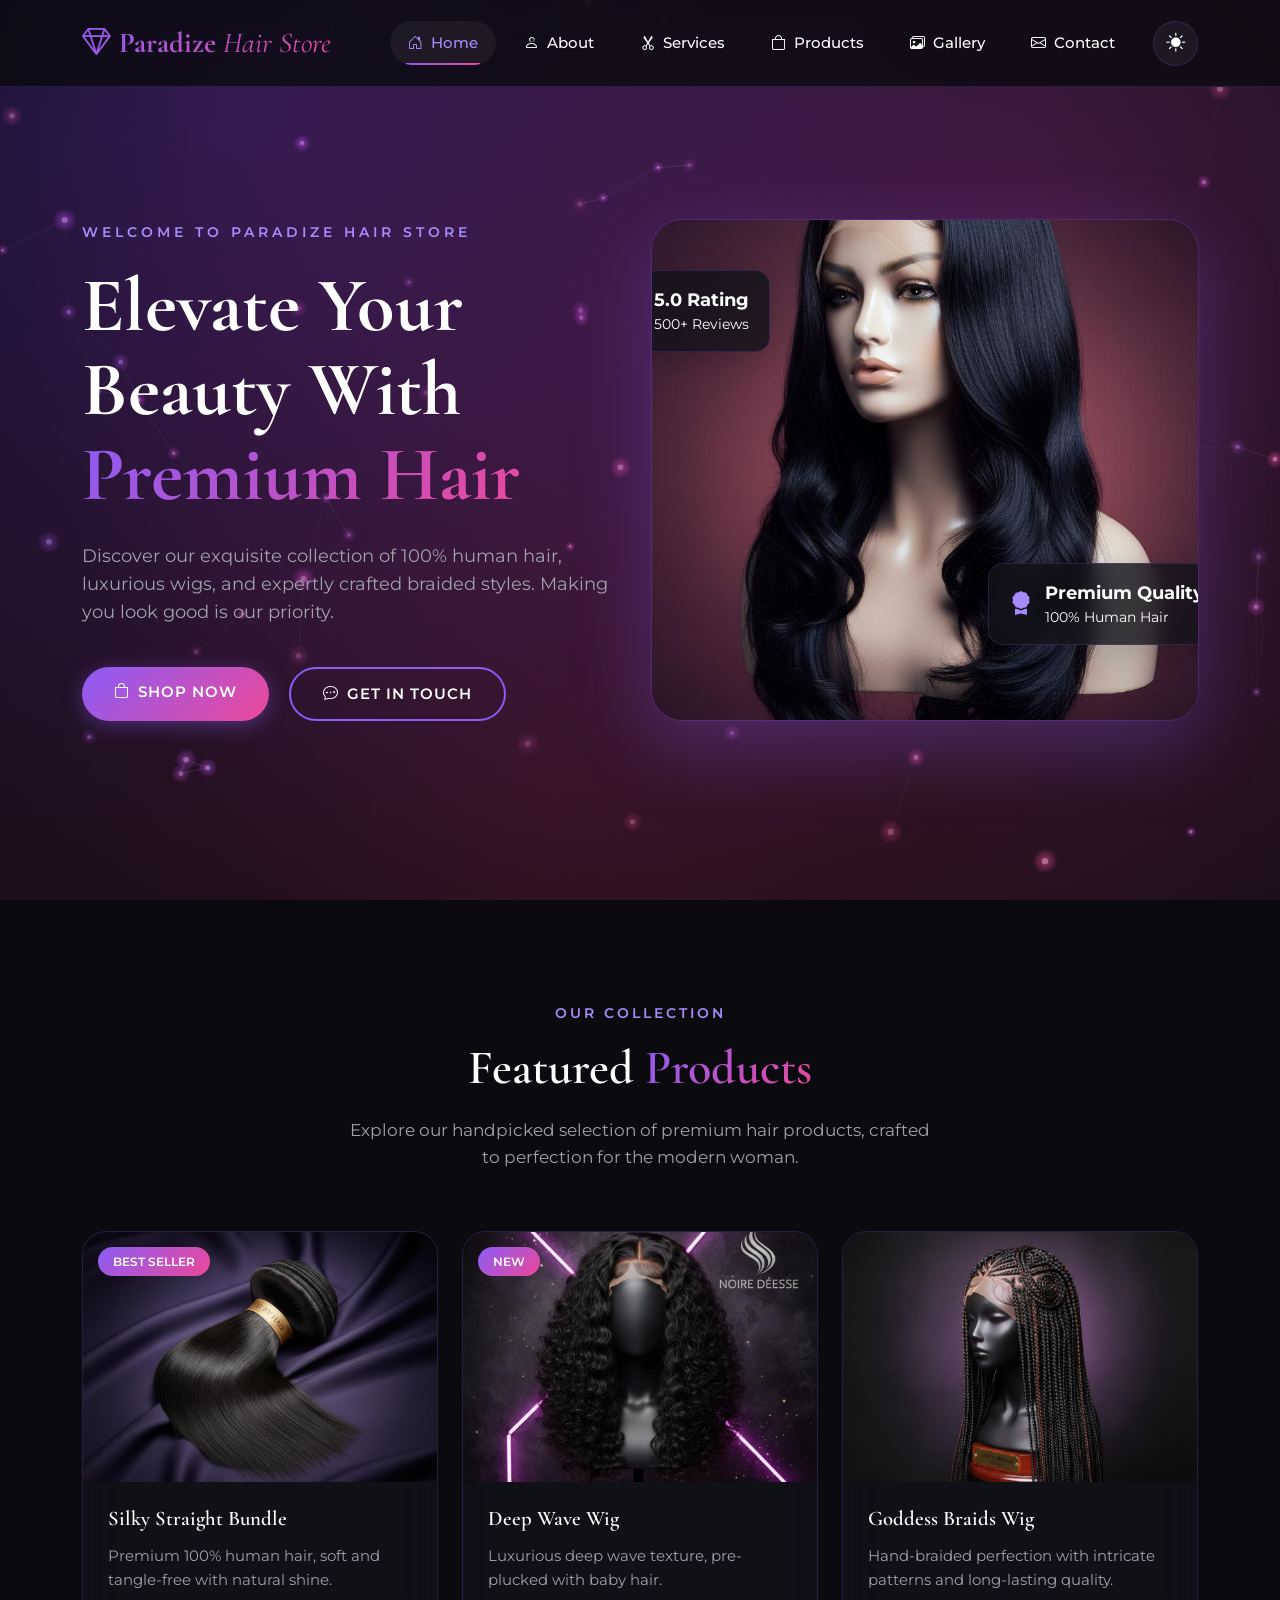
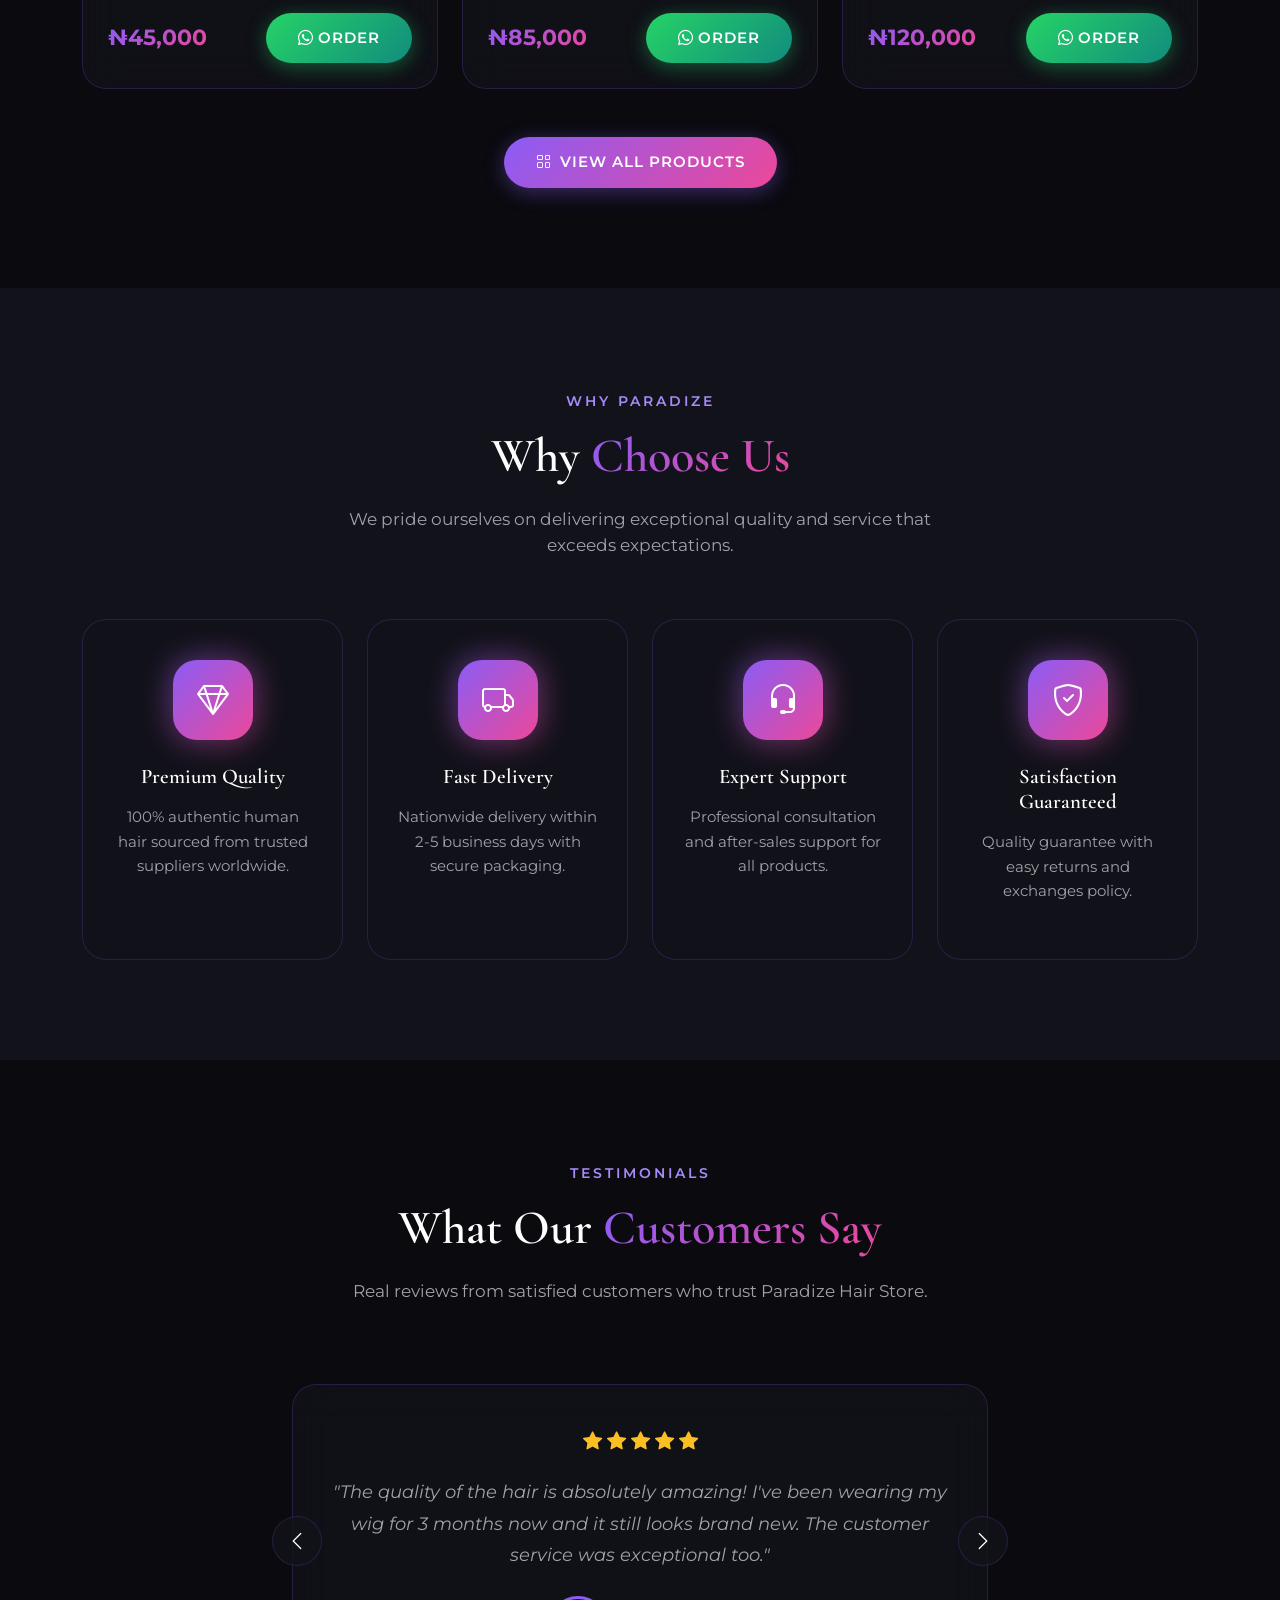
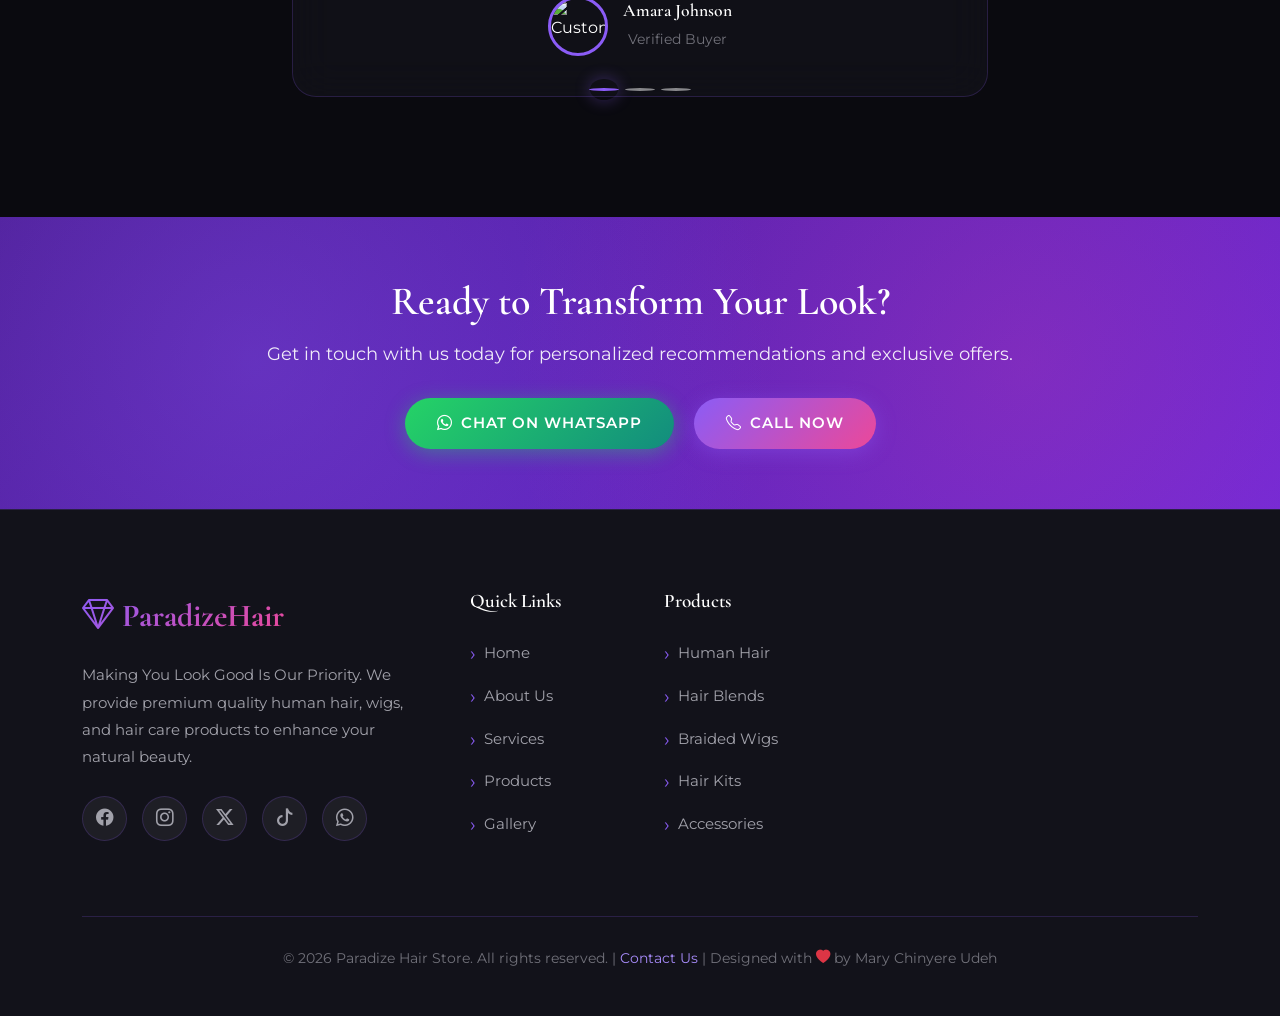
==== commit 75ac4649: "modified:   about.html         modified:   assets/css/style.css         modified:   assets/js/script" ====
--- a/index.html
+++ b/index.html
@@ -365,6 +365,7 @@
                         <a href="#" class="social-link" aria-label="Facebook"><i class="bi bi-facebook"></i></a>
                         <a href="#" class="social-link" aria-label="Instagram"><i class="bi bi-instagram"></i></a>
                         <a href="#" class="social-link" aria-label="Twitter"><i class="bi bi-twitter-x"></i></a>
+                        <a href="#" class="social-link" aria-label="TikTok"><i class="bi bi-tiktok"></i></a>
                         <a href="https://wa.me/2348168532364" class="social-link" aria-label="WhatsApp"><i class="bi bi-whatsapp"></i></a>
                     </div>
                 </div>
@@ -391,21 +392,11 @@
                     </ul>
                 </div>
                 
-                <div class="col-lg-4 col-md-4">
-                    <h4 class="footer-title">Newsletter</h4>
-                    <p class="footer-text">Subscribe to get exclusive offers and hair care tips.</p>
-                    <form class="newsletter-form" id="newsletterForm">
-                        <input type="email" class="newsletter-input" placeholder="Enter your email" required>
-                        <button type="submit" class="newsletter-btn">
-                            <i class="bi bi-send"></i>
-                        </button>
-                    </form>
-                </div>
             </div>
             
             <div class="footer-bottom">
                 <p class="footer-copyright">
-                    &copy; 2024 Paradize Hair Store. All rights reserved. | 
+                    &copy; 2026 Paradize Hair Store. All rights reserved. | 
                     <a href="contact.html">Contact Us</a> | 
                     Designed with <i class="bi bi-heart-fill text-danger"></i> by Mary Chinyere Udeh
                 </p>
--- a/assets/css/style.css
+++ b/assets/css/style.css
@@ -80,6 +80,8 @@
 html {
   scroll-behavior: smooth;
   font-size: 16px;
+  width: 100%;
+  overflow-x: hidden;
 }
 
 body {
@@ -87,6 +89,7 @@
   background-color: var(--bg-primary);
   color: var(--text-primary);
   line-height: 1.6;
+  width: 100%;
   overflow-x: hidden;
   transition: background-color var(--transition-normal), color var(--transition-normal);
 }
@@ -1099,6 +1102,15 @@
   flex-wrap: wrap;
 }
 
+.products-cta-copy .cta-title,
+.products-cta-copy .cta-text {
+  color: white;
+}
+
+.products-cta-copy .cta-text {
+  opacity: 1;
+}
+
 /* ============================================
    ABOUT PAGE STYLES
    ============================================ */
@@ -1128,6 +1140,14 @@
   border-radius: 40px;
   z-index: -1;
   opacity: 0.3;
+}
+
+.about-hero-actions {
+  flex-wrap: wrap;
+}
+
+.about-stats-grid .stats-card {
+  height: 100%;
 }
 
 .stats-card {
@@ -1816,6 +1836,24 @@
   color: var(--purple);
 }
 
+.delivery-inquiry-btn {
+  display: inline-flex;
+  align-items: center;
+  justify-content: center;
+  gap: 8px;
+  padding: 8px 14px;
+  font-size: 1.85rem;
+  letter-spacing: 0.3px;
+  text-transform: none;
+  line-height: 1.2;
+  box-shadow: 0 3px 14px rgba(139, 92, 246, 0.25);
+}
+
+.delivery-inquiry-btn i {
+  font-size: 0.95rem;
+  margin-right: 0 !important;
+}
+
 /* ============================================
    FOOTER
    ============================================ */
@@ -1907,45 +1945,6 @@
   transform: translateY(-5px);
 }
 
-.newsletter-form {
-  display: flex;
-  gap: 10px;
-}
-
-.newsletter-input {
-  flex: 1;
-  background: var(--bg-glass);
-  border: 1px solid var(--border-color);
-  border-radius: 12px;
-  padding: 14px 20px;
-  font-family: var(--font-body);
-  font-size: 0.9rem;
-  color: var(--text-primary);
-  transition: all var(--transition-fast);
-}
-
-.newsletter-input:focus {
-  outline: none;
-  border-color: var(--purple);
-  box-shadow: 0 0 15px var(--shadow-color);
-}
-
-.newsletter-btn {
-  background: var(--gradient-primary);
-  border: none;
-  border-radius: 12px;
-  padding: 14px 25px;
-  color: white;
-  font-size: 1.1rem;
-  cursor: pointer;
-  transition: all var(--transition-fast);
-}
-
-.newsletter-btn:hover {
-  transform: scale(1.05);
-  box-shadow: 0 5px 20px var(--shadow-color);
-}
-
 .footer-bottom {
   border-top: 1px solid var(--border-color);
   margin-top: 60px;
@@ -2045,6 +2044,10 @@
   .hero-buttons {
     justify-content: center;
   }
+
+  .review-card {
+    margin: 0;
+  }
   
   .filter-tabs,
   .gallery-filter {
@@ -2061,10 +2064,6 @@
     display: none;
   }
   
-  .newsletter-form {
-    flex-direction: column;
-  }
-  
   .footer-social {
     justify-content: center;
   }
@@ -2075,22 +2074,163 @@
 }
 
 @media (max-width: 575.98px) {
+  .navbar {
+    padding: 12px 0;
+  }
+
+  .navbar .container {
+    padding-left: 14px;
+    padding-right: 14px;
+  }
+
+  .navbar-brand {
+    font-size: 1.35rem;
+    line-height: 1.1;
+    max-width: calc(100% - 68px);
+  }
+
+  .navbar-toggler {
+    padding: 8px;
+  }
+
+  .navbar-collapse {
+    padding: 16px;
+  }
+
+  .nav-link {
+    padding: 10px 14px !important;
+  }
+
   .btn {
     padding: 12px 25px;
     font-size: 0.85rem;
   }
+
+  .hero-subtitle,
+  .section-subtitle {
+    letter-spacing: 2px;
+  }
+
+  .hero-buttons,
+  .cta-buttons {
+    gap: 12px;
+  }
+
+  .hero-buttons .btn,
+  .cta-buttons .btn {
+    width: 100%;
+    justify-content: center;
+  }
+
+  .product-grid {
+    grid-template-columns: minmax(0, 1fr);
+    gap: 20px;
+  }
+
+  .filter-tabs,
+  .gallery-filter {
+    flex-direction: column;
+    align-items: stretch;
+  }
+
+  .filter-btn,
+  .gallery-filter-btn {
+    width: 100%;
+    max-width: 100%;
+  }
   
   .card-body {
     padding: 20px;
   }
   
   .review-card {
-    padding: 25px;
-    margin: 10px;
+    padding: 22px 18px;
+  }
+
+  .review-author {
+    flex-direction: column;
+    text-align: center;
+  }
+
+  .review-text {
+    font-size: 1rem;
   }
   
   .contact-form-container {
     padding: 25px;
+  }
+
+  .contact-card,
+  .feature-card,
+  .service-card,
+  .mission-card,
+  .stats-card {
+    padding-left: 22px;
+    padding-right: 22px;
+  }
+
+  .value-item {
+    gap: 14px;
+  }
+
+  .value-icon {
+    width: 44px;
+    height: 44px;
+    min-width: 44px;
+    font-size: 1.1rem;
+  }
+
+  .contact-link {
+    flex-wrap: wrap;
+    justify-content: center;
+    text-align: center;
+  }
+
+  .contact-link span,
+  .footer-copyright {
+    overflow-wrap: anywhere;
+  }
+
+  .footer-brand {
+    font-size: 1.7rem;
+  }
+
+  .footer-social {
+    flex-wrap: wrap;
+    gap: 12px;
+  }
+
+  .delivery-inquiry-btn {
+    gap: 6px;
+    padding: 7px 12px;
+    font-size: .85rem;
+  }
+
+  .delivery-inquiry-btn i {
+    font-size: 0.85rem;
+  }
+
+  .about-hero-actions {
+    gap: 10px !important;
+  }
+
+  .about-hero-actions .btn {
+    padding: 10px 18px;
+    font-size: 0.8rem;
+  }
+
+  .about-stats-grid .stats-card {
+    padding: 22px 16px;
+    border-radius: 16px;
+  }
+
+  .about-stats-grid .stats-number {
+    font-size: 2.1rem;
+    margin-bottom: 6px;
+  }
+
+  .about-stats-grid .stats-label {
+    font-size: 0.82rem;
   }
   
   .section-title {
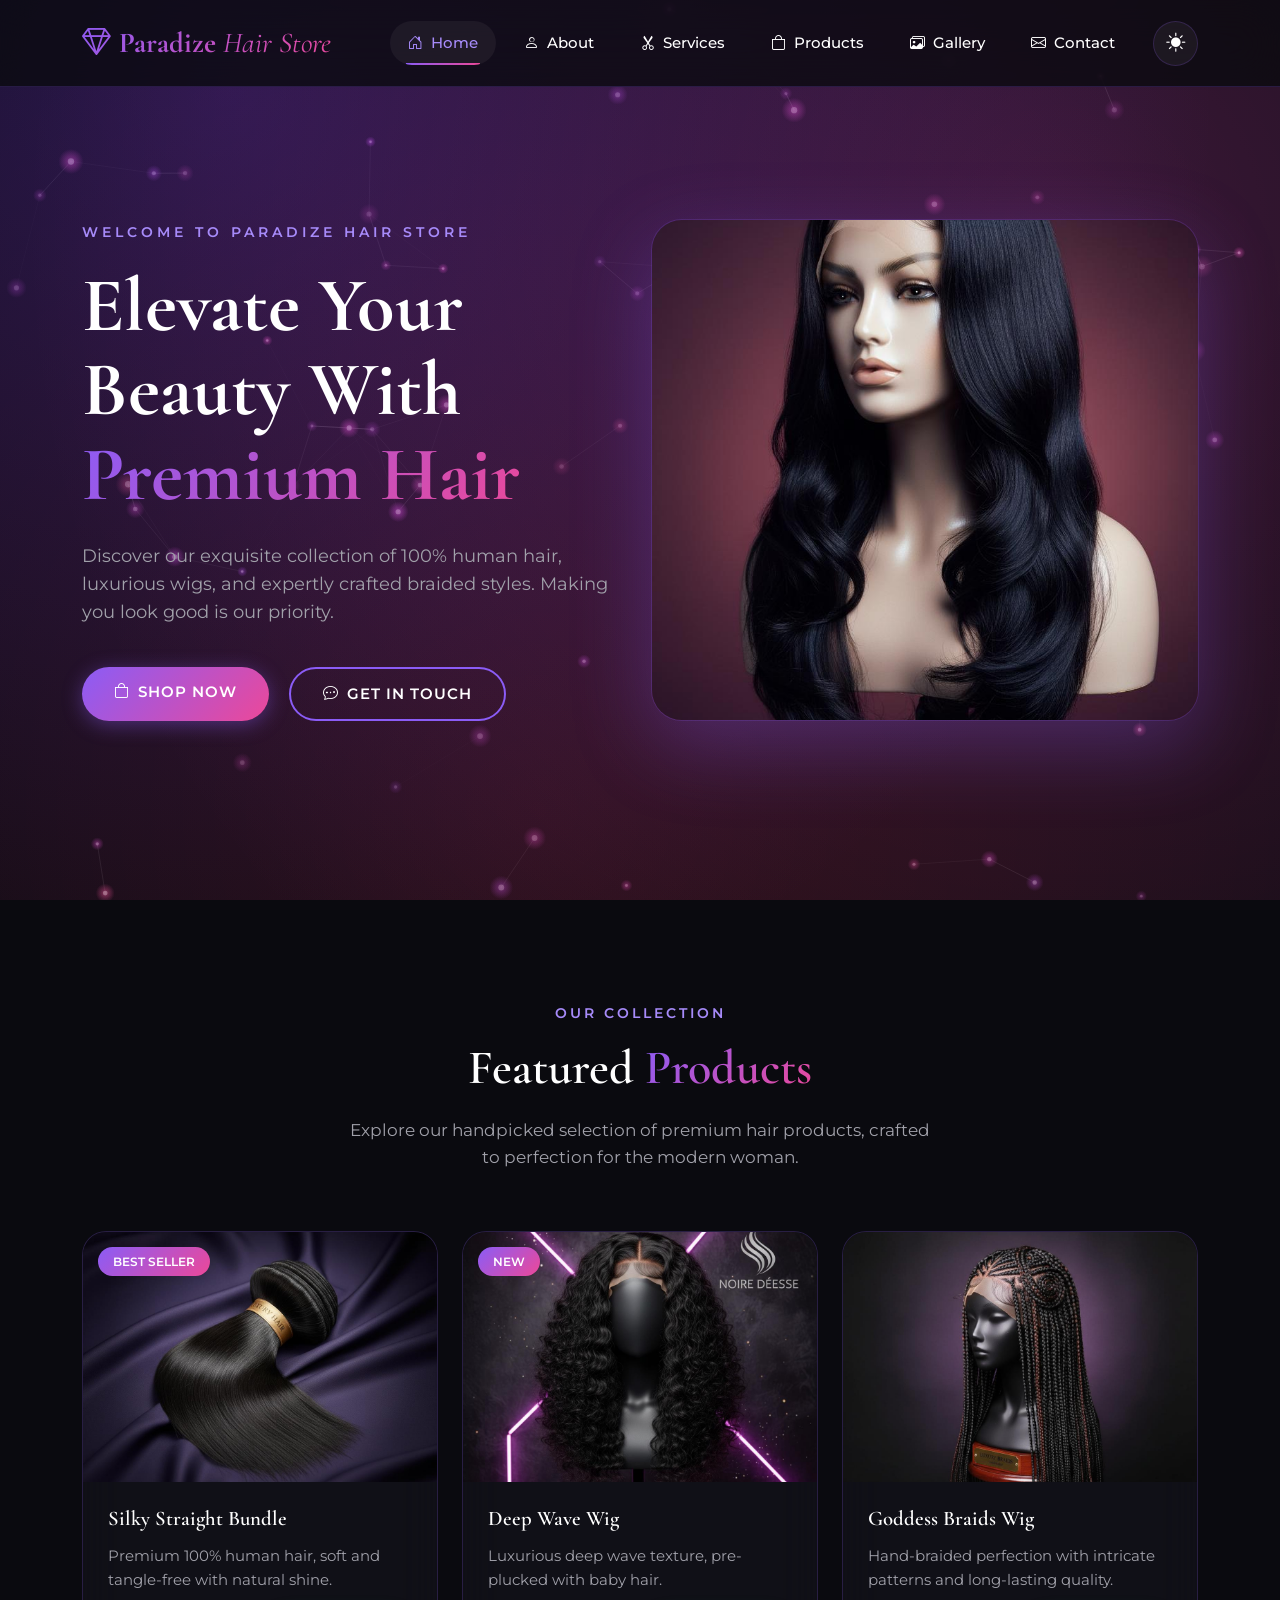
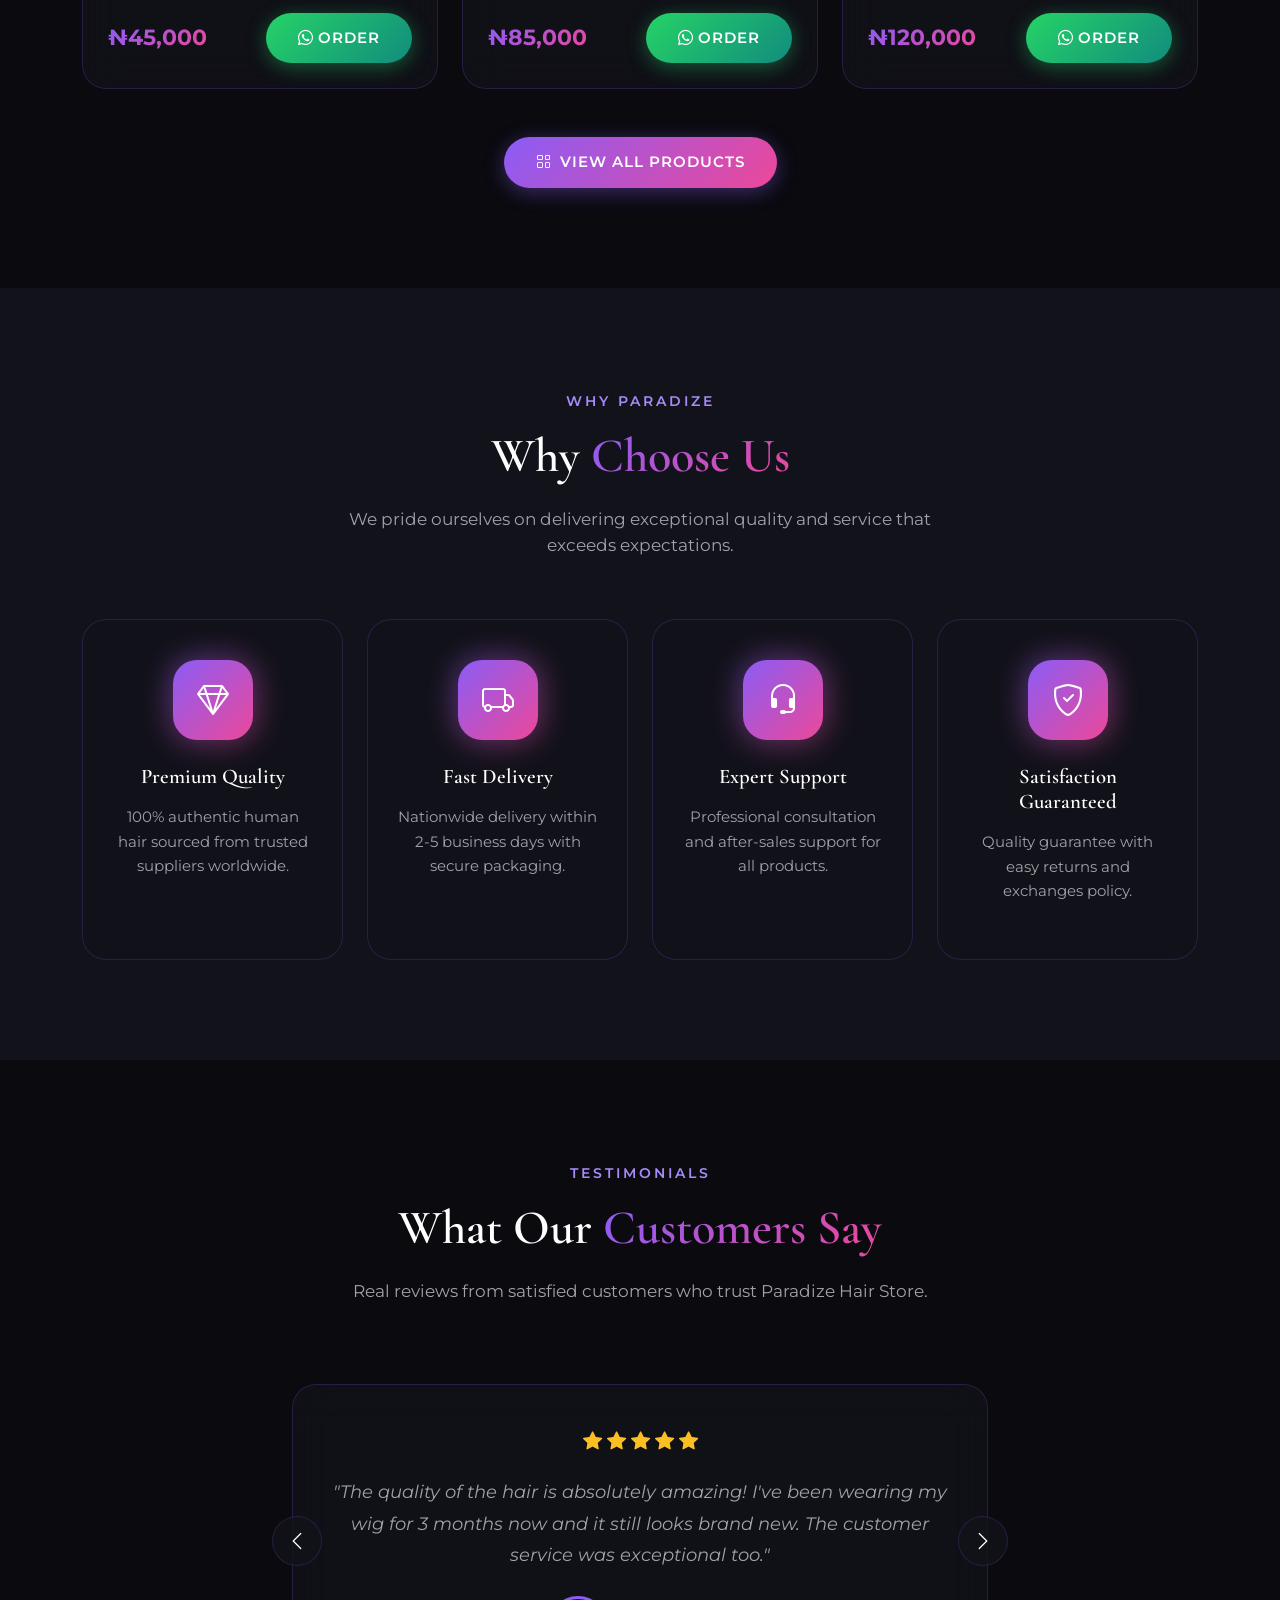
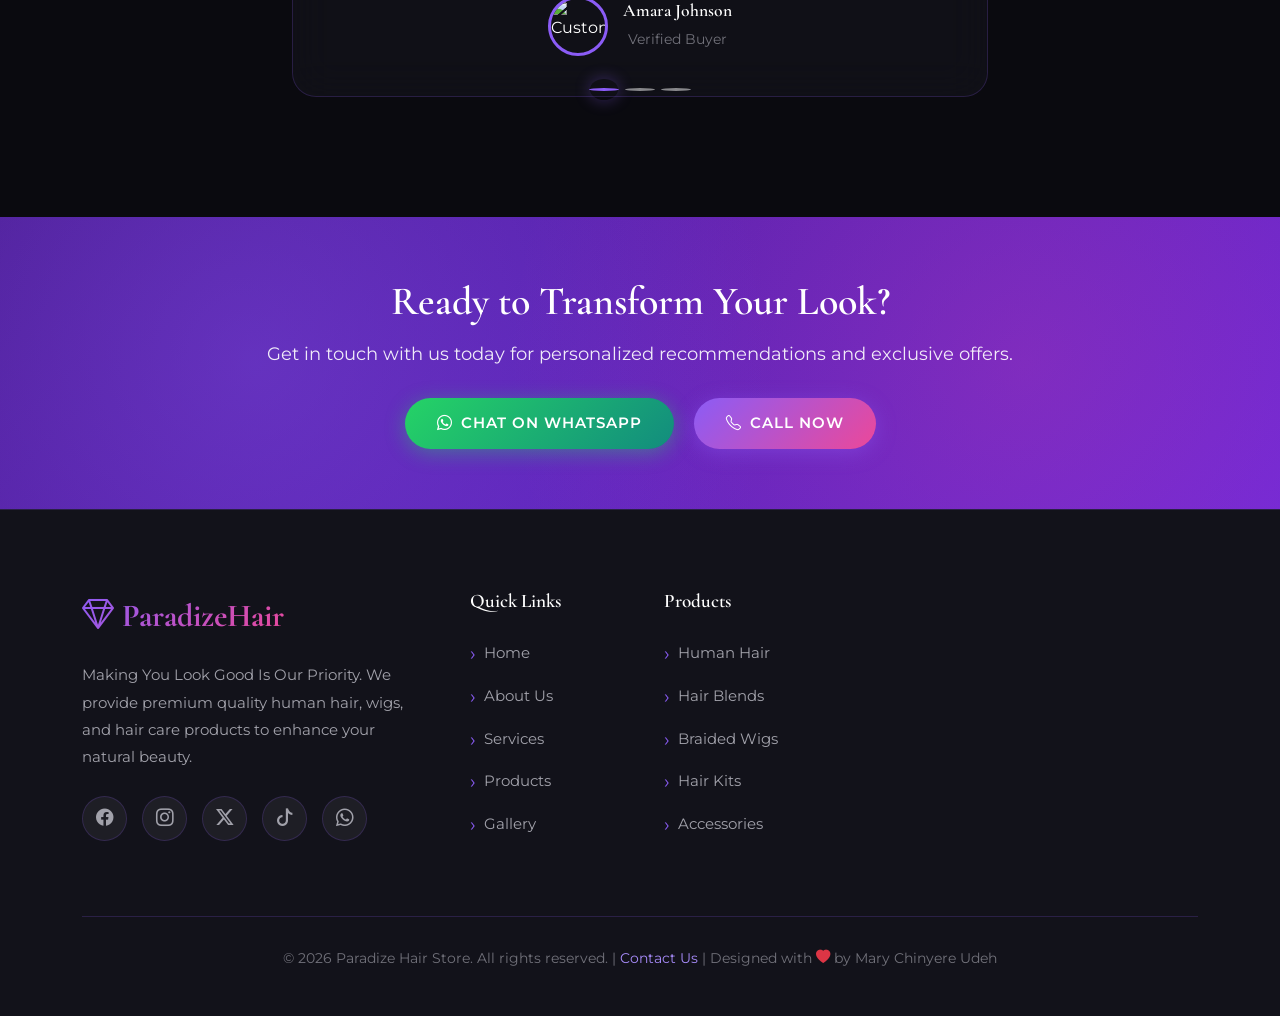
==== commit 4e3e94eb: "modified:   README.md         modified:   about.html         modified:   assets/css/style.css       " ====
--- a/index.html
+++ b/index.html
@@ -5,6 +5,7 @@
     <meta name="viewport" content="width=device-width, initial-scale=1.0">
     <title>Paradize Hair Store | Premium Human Hair & Wigs</title>
     <meta name="description" content="Paradize Hair Store - Making You Look Good Is Our Priority. Premium human hair, wigs, braided wigs, and hair care products.">
+    <link rel="icon" type="image/svg+xml" href="assets/img/favicon.svg">
     
     <!-- Bootstrap 5 CSS -->
     <link href="https://cdn.jsdelivr.net/npm/bootstrap@5.3.2/dist/css/bootstrap.min.css" rel="stylesheet">
@@ -79,20 +80,6 @@
                 <div class="col-lg-6 hero-image-container">
                     <div class="hero-image">
                         <img src="assets/img/hero-hair.jpg" alt="Premium Human Hair Wig">
-                        <div class="floating-badge badge-1">
-                            <i class="bi bi-star-fill"></i>
-                            <div class="floating-badge-text">
-                                <strong>5.0 Rating</strong>
-                                500+ Reviews
-                            </div>
-                        </div>
-                        <div class="floating-badge badge-2">
-                            <i class="bi bi-award-fill"></i>
-                            <div class="floating-badge-text">
-                                <strong>Premium Quality</strong>
-                                100% Human Hair
-                            </div>
-                        </div>
                     </div>
                 </div>
             </div>
--- a/assets/css/style.css
+++ b/assets/css/style.css
@@ -824,8 +824,27 @@
   transition: transform var(--transition-slow);
 }
 
+.product-image-slider {
+  background: var(--bg-secondary);
+}
+
+.product-image-slide {
+  position: absolute;
+  inset: 0;
+  opacity: 0;
+  transition: opacity 0.7s ease, transform 0.7s ease;
+}
+
+.product-image-slide.active {
+  opacity: 1;
+}
+
 .card-3d:hover .card-image img {
   transform: scale(1.1);
+}
+
+.card-3d:hover .product-image-slide.active {
+  transform: scale(1.08);
 }
 
 .card-overlay {
@@ -1144,6 +1163,18 @@
 
 .about-hero-actions {
   flex-wrap: wrap;
+}
+
+.about-intro-text {
+  max-width: 900px;
+  margin: 0 auto 18px;
+  color: var(--text-secondary);
+  font-size: 1.02rem;
+  line-height: 1.85;
+}
+
+.about-intro-text:last-child {
+  margin-bottom: 0;
 }
 
 .about-stats-grid .stats-card {
@@ -1395,6 +1426,10 @@
 }
 
 /* Modal Styling */
+.product-modal-dialog {
+  max-width: 640px;
+}
+
 .modal-content {
   background: var(--bg-card);
   backdrop-filter: blur(20px);
@@ -1403,22 +1438,27 @@
   overflow: hidden;
 }
 
+.product-modal-content {
+  max-height: min(82vh, 680px);
+}
+
 .modal-header {
   border-bottom: 1px solid var(--border-color);
-  padding: 25px;
+  padding: 14px 18px;
 }
 
 .modal-title {
-  font-size: 1.5rem;
+  font-size: 1.15rem;
 }
 
 .modal-body {
-  padding: 25px;
+  padding: 14px 18px 16px;
+  overflow-y: auto;
 }
 
 .modal-footer {
   border-top: 1px solid var(--border-color);
-  padding: 20px 25px;
+  padding: 12px 18px;
 }
 
 .btn-close {
@@ -1437,23 +1477,23 @@
 .product-detail-image {
   border-radius: 16px;
   overflow: hidden;
-  margin-bottom: 25px;
+  margin-bottom: 12px;
 }
 
 .product-detail-image img {
   width: 100%;
-  height: 300px;
+  height: 200px;
   object-fit: cover;
 }
 
 .product-detail-info h4 {
-  font-size: 1.3rem;
-  margin-bottom: 15px;
+  font-size: 1.05rem;
+  margin-bottom: 10px;
 }
 
 .product-detail-info p {
   color: var(--text-secondary);
-  margin-bottom: 20px;
+  margin-bottom: 10px;
 }
 
 .product-features {
@@ -1464,14 +1504,211 @@
 .product-features li {
   display: flex;
   align-items: center;
-  gap: 10px;
-  margin-bottom: 10px;
+  gap: 8px;
+  margin-bottom: 8px;
   color: var(--text-secondary);
-  font-size: 0.9rem;
+  font-size: 0.85rem;
 }
 
 .product-features li i {
   color: var(--purple-light);
+}
+
+.product-price-guide {
+  margin-bottom: 8px;
+}
+
+.modal-price-breakdown li {
+  align-items: flex-start;
+  gap: 6px;
+  font-size: 0.88rem;
+}
+
+.modal-price-breakdown li i {
+  font-size: 1rem;
+  line-height: 1;
+  margin-top: -1px;
+}
+
+.product-detail-info p#modalProductPrice {
+  font-size: 1.45rem !important;
+  margin-bottom: 10px !important;
+}
+
+.product-modal-content h5 {
+  margin-top: 18px !important;
+  margin-bottom: 10px !important;
+  font-size: 1rem;
+}
+
+.product-modal-content .btn {
+  padding: 0.7rem 1rem;
+  font-size: 0.85rem;
+}
+
+@media (max-width: 768px) {
+  .product-modal-dialog {
+    max-width: calc(100vw - 20px);
+    margin: 10px auto;
+  }
+
+  .modal-header {
+    padding: 12px 14px 10px;
+  }
+
+  .modal-body {
+    padding: 12px 14px 14px;
+  }
+
+  .modal-footer {
+    padding: 10px 14px 14px;
+  }
+
+  .modal-title {
+    font-size: 1.05rem;
+  }
+
+  .product-detail-image img {
+    height: 165px;
+  }
+
+  .product-detail-info h4 {
+    font-size: 1rem;
+  }
+
+  .modal-price-breakdown li,
+  .product-features li {
+    font-size: 0.82rem;
+  }
+
+  .product-detail-info p#modalProductPrice {
+    font-size: 1.25rem !important;
+  }
+
+  .product-modal-content .btn {
+    padding: 0.65rem 0.9rem;
+    font-size: 0.8rem;
+  }
+}
+
+@media (max-width: 425px) {
+  .product-modal-dialog {
+    max-width: min(340px, calc(100vw - 28px));
+    margin: 14px auto;
+  }
+
+  .product-modal-content {
+    max-height: min(74vh, 560px);
+    border-radius: 16px;
+  }
+
+  .modal-header,
+  .modal-body,
+  .modal-footer {
+    padding-left: 12px;
+    padding-right: 12px;
+  }
+
+  .modal-header {
+    padding-top: 10px;
+    padding-bottom: 8px;
+  }
+
+  .modal-body {
+    padding-top: 10px;
+    padding-bottom: 12px;
+  }
+
+  .modal-footer {
+    display: none;
+  }
+
+  .modal-body .row {
+    --bs-gutter-y: 0.8rem;
+  }
+
+  .product-detail-image img {
+    height: 120px;
+  }
+
+  .product-detail-info p#modalProductPrice {
+    font-size: 1.1rem !important;
+    margin-bottom: 8px !important;
+  }
+
+  .product-modal-content h5 {
+    font-size: 0.95rem;
+  }
+
+  .product-modal-content .btn {
+    padding: 0.55rem 0.8rem;
+    font-size: 0.74rem;
+  }
+}
+
+@media (max-width: 375px) {
+  .product-modal-dialog {
+    max-width: min(308px, calc(100vw - 24px));
+    margin: 12px auto;
+  }
+
+  .product-modal-content {
+    max-height: min(72vh, 520px);
+  }
+
+  .modal-header,
+  .modal-body {
+    padding-left: 10px;
+    padding-right: 10px;
+  }
+
+  .product-detail-image img {
+    height: 105px;
+  }
+
+  .product-detail-info p#modalProductPrice {
+    font-size: 1rem !important;
+  }
+
+  .product-modal-content h5,
+  .product-features li,
+  .modal-price-breakdown li,
+  .product-detail-info p {
+    font-size: 0.76rem;
+  }
+
+  .product-modal-content .btn {
+    padding: 0.5rem 0.72rem;
+    font-size: 0.72rem;
+  }
+}
+
+@media (max-width: 320px) {
+  .product-modal-dialog {
+    max-width: min(286px, calc(100vw - 20px));
+    margin: 10px auto;
+  }
+
+  .product-modal-content {
+    max-height: min(70vh, 480px);
+  }
+
+  .modal-title,
+  .product-detail-info h4 {
+    font-size: 0.92rem;
+  }
+
+  .product-detail-image img {
+    height: 96px;
+  }
+
+  .product-detail-info p#modalProductPrice {
+    font-size: 0.94rem !important;
+  }
+
+  .product-modal-content .btn {
+    font-size: 0.7rem;
+  }
 }
 
 /* ============================================
@@ -1842,7 +2079,7 @@
   justify-content: center;
   gap: 8px;
   padding: 8px 14px;
-  font-size: 1.85rem;
+  font-size: 1.2rem;
   letter-spacing: 0.3px;
   text-transform: none;
   line-height: 1.2;
@@ -2219,6 +2456,11 @@
     font-size: 0.8rem;
   }
 
+  .about-intro-text {
+    font-size: 0.95rem;
+    line-height: 1.75;
+  }
+
   .about-stats-grid .stats-card {
     padding: 22px 16px;
     border-radius: 16px;
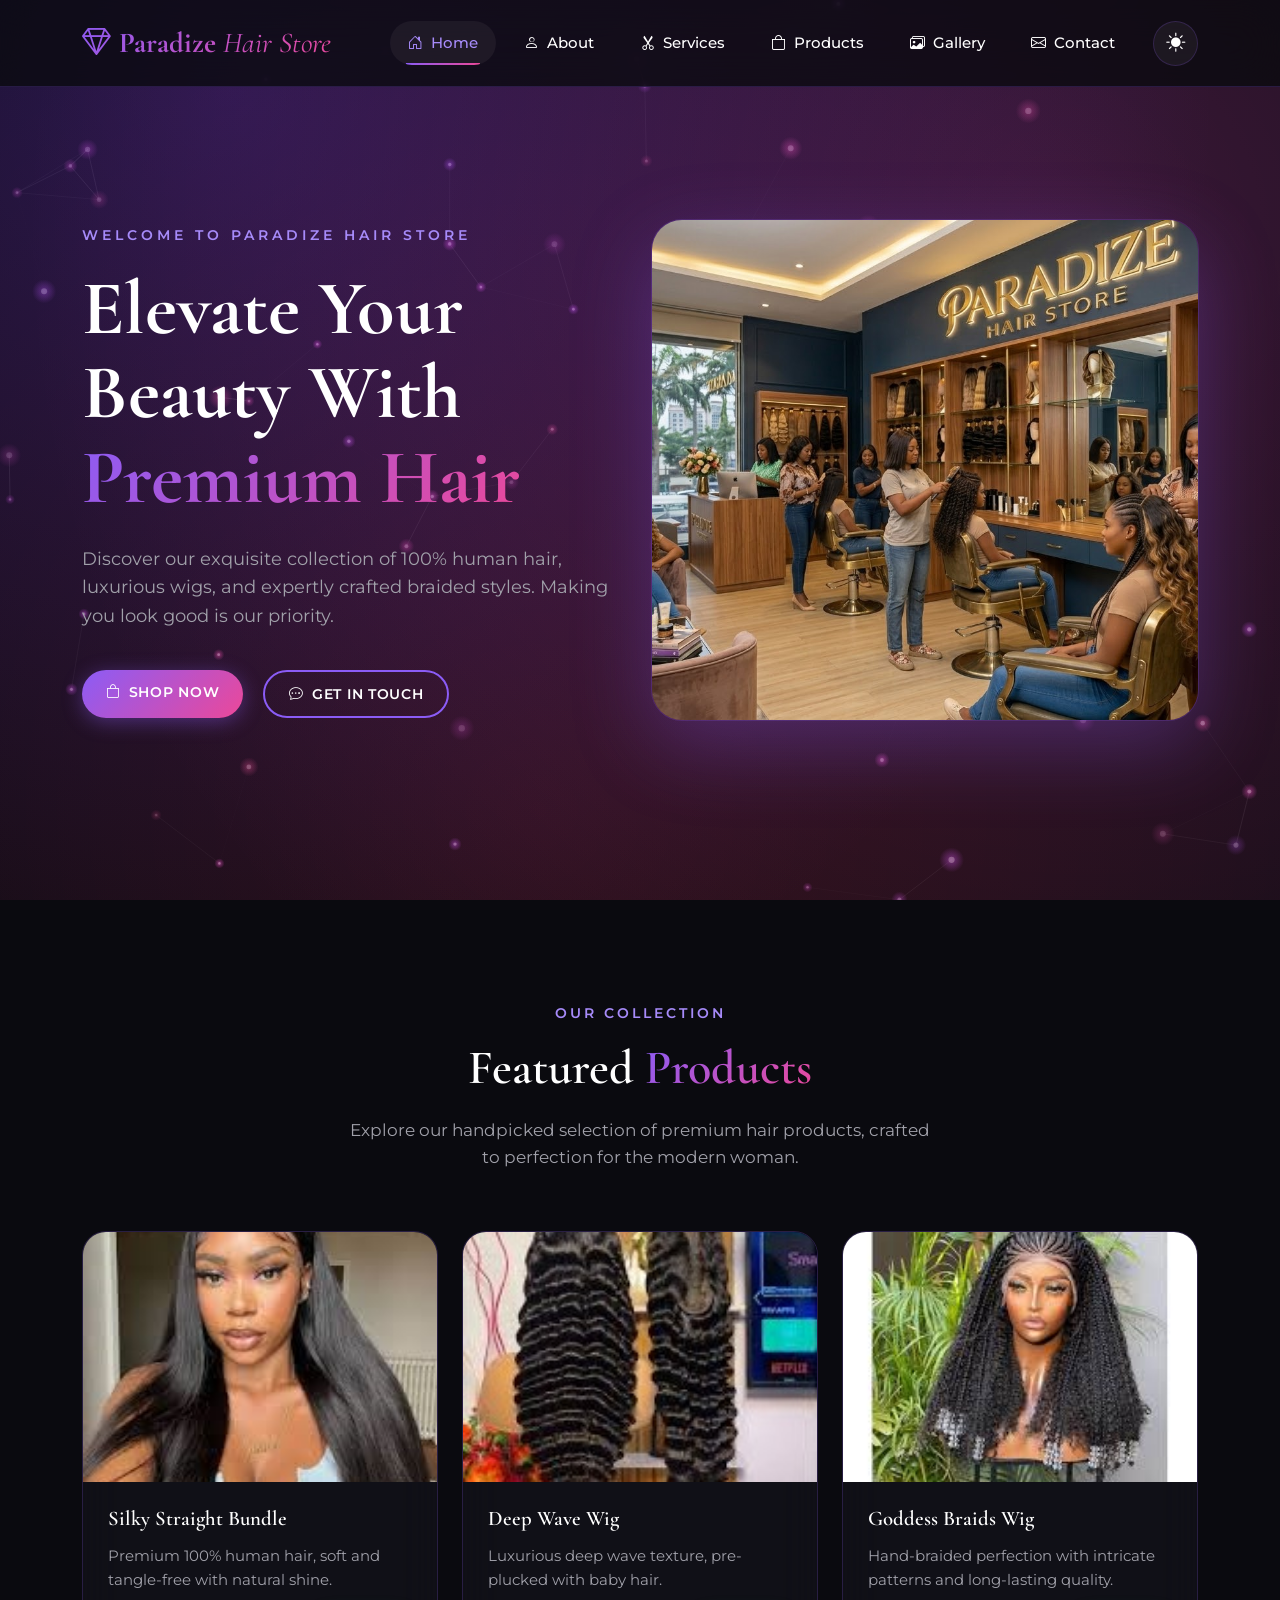
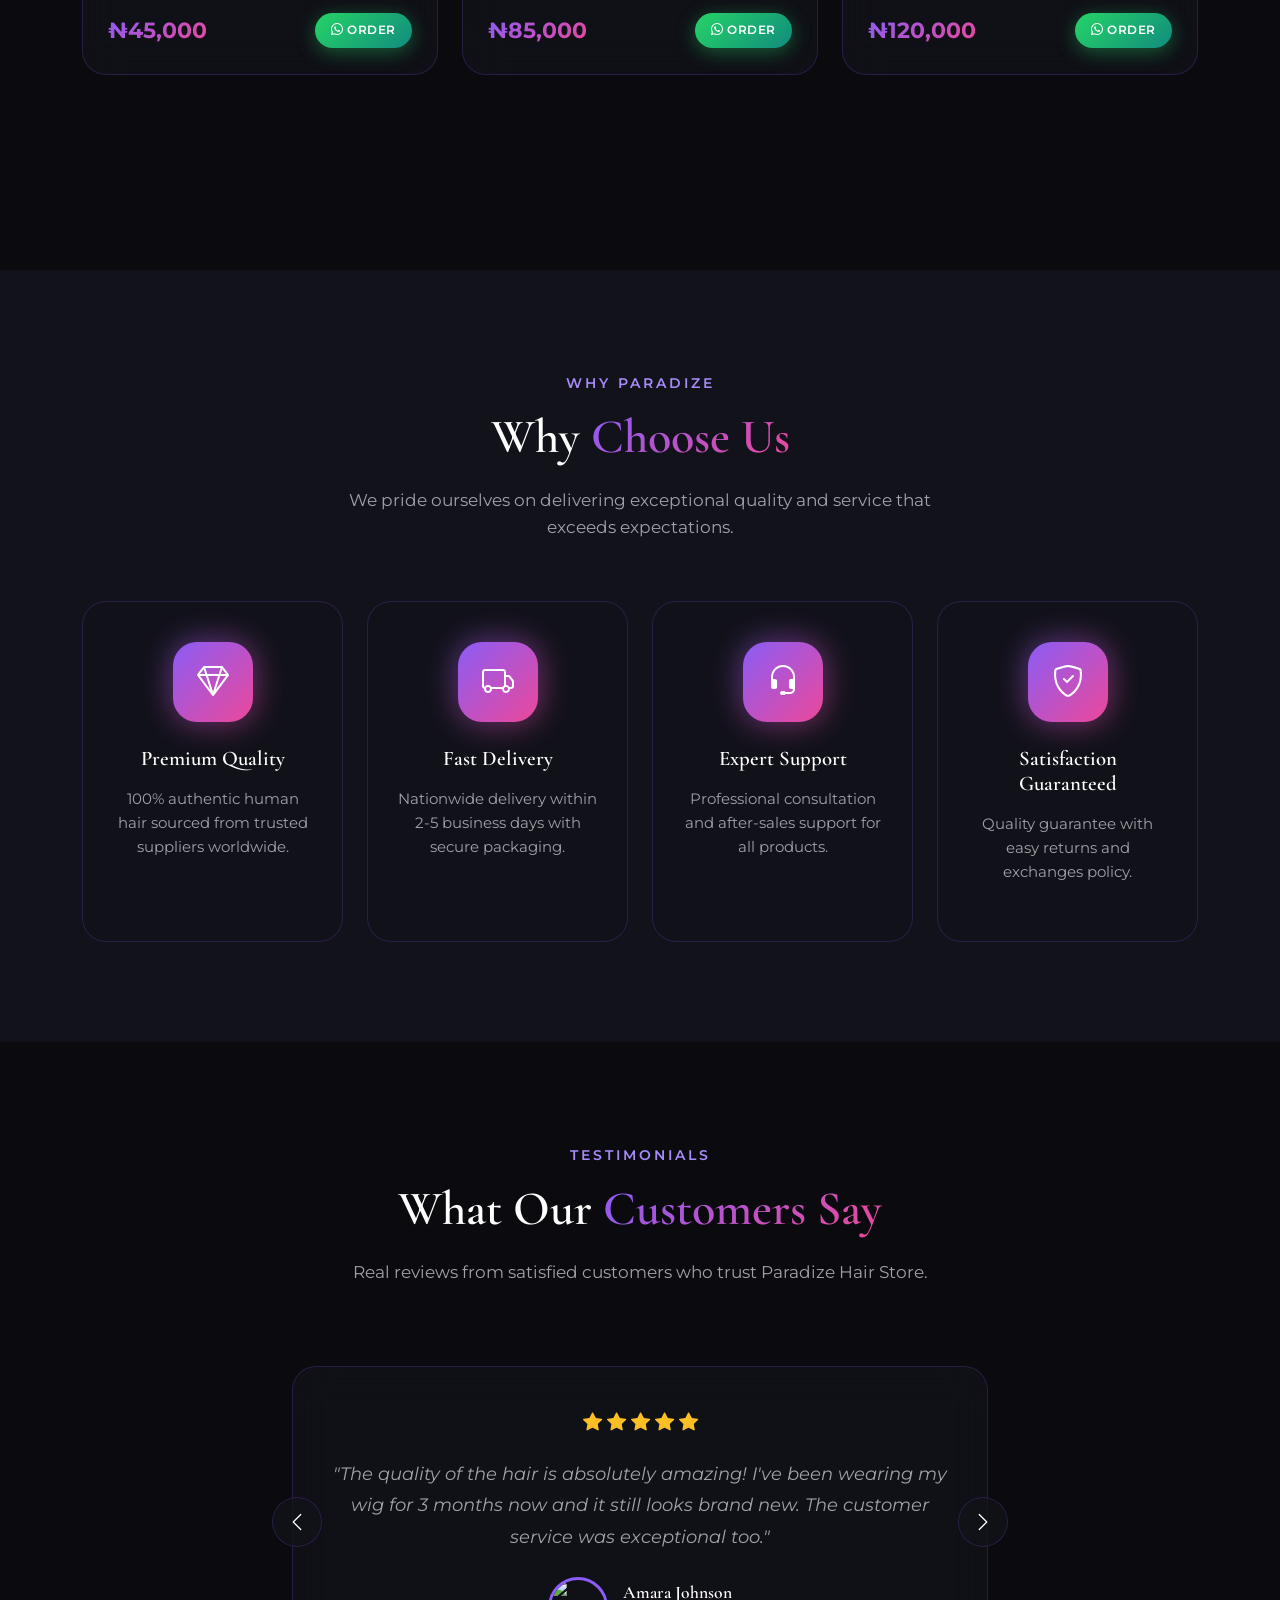
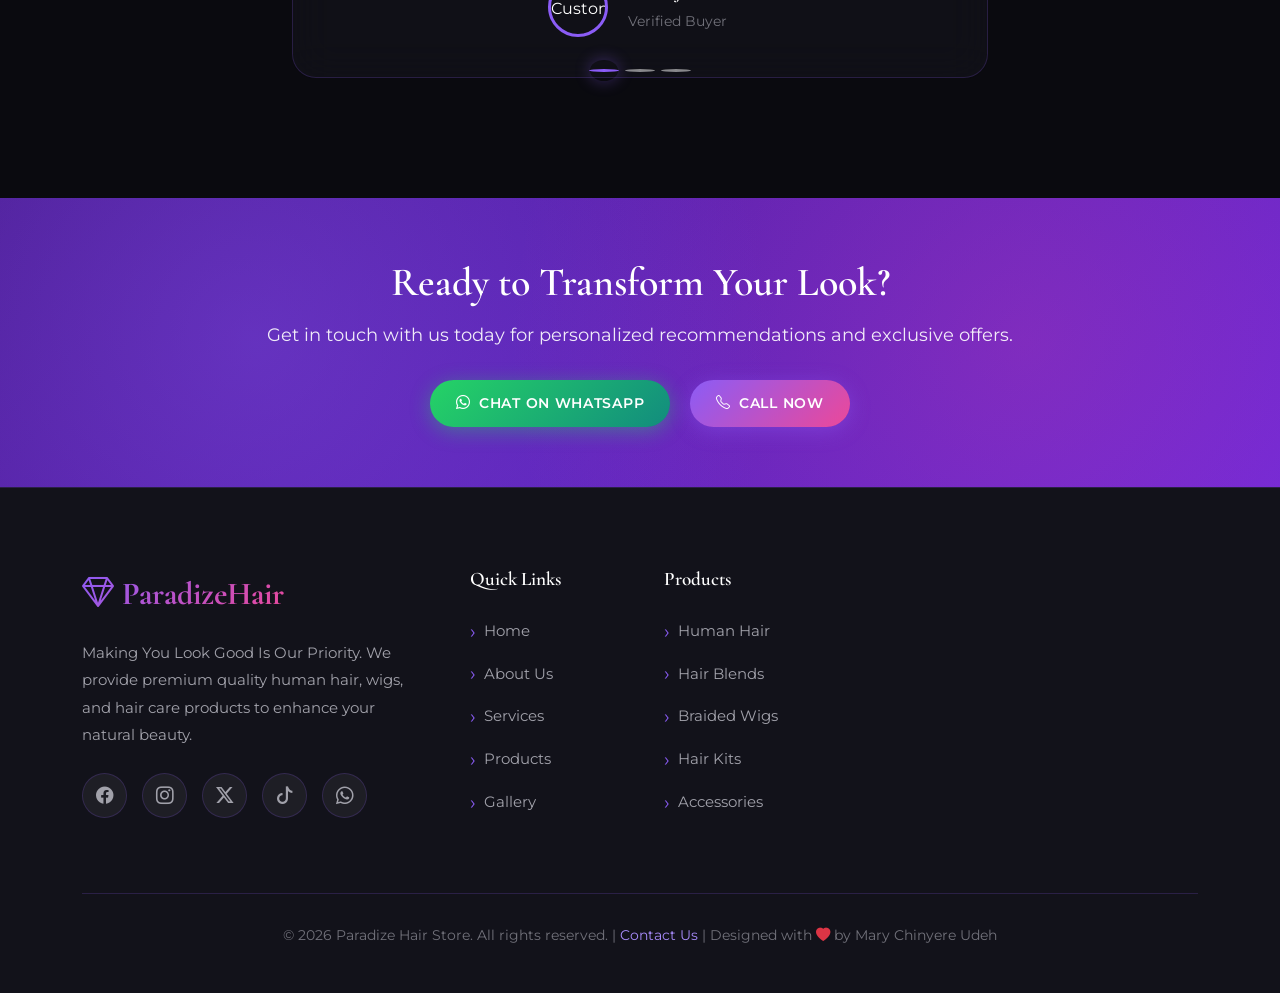
==== commit 1ace5ca7: "modified: about.html, services.html, assets/css/style.css, assets/img/gallery-3.jpg, assets/img/gall" ====
--- a/index.html
+++ b/index.html
@@ -14,7 +14,7 @@
     <!-- Custom CSS -->
     <link rel="stylesheet" href="assets/css/style.css">
 </head>
-<body>
+<body class="home-page">
     <!-- Navbar -->
     <nav class="navbar navbar-expand-lg fixed-top">
         <div class="container">
@@ -78,8 +78,9 @@
                     </div>
                 </div>
                 <div class="col-lg-6 hero-image-container">
-                    <div class="hero-image">
-                        <img src="assets/img/hero-hair.jpg" alt="Premium Human Hair Wig">
+                    <div class="hero-image" data-hero-image-slider>
+                        <img src="assets/img/Hero%201.jpg" alt="Premium Human Hair Wig" class="hero-image-slide active">
+                        <img src="assets/img/Hero%202.jpg" alt="Luxury Braided Wig Collection" class="hero-image-slide">
                     </div>
                 </div>
             </div>
@@ -98,9 +99,9 @@
             <div class="row g-4">
                 <div class="col-md-6 col-lg-4 reveal stagger-1">
                     <div class="card-3d product-card">
-                        <span class="card-badge">Best Seller</span>
-                        <div class="card-image">
-                            <img src="assets/img/product-1.jpg" alt="Silky Straight Bundle">
+                        <div class="card-image product-image-slider" data-product-slider>
+                            <img loading="lazy" decoding="async" src="assets/img/Silky_Straight_Bundle_1.jpg" alt="Silky Straight Bundle" class="product-image-slide active">
+                            <img loading="lazy" decoding="async" src="assets/img/Silky_Straight_Bundle_2.jpg" alt="Silky Straight Bundle close view" class="product-image-slide">
                             <div class="card-overlay">
                                 <button class="btn btn-primary btn-sm" onclick="openProductModal('straight-bundle')">
                                     <i class="bi bi-eye me-1"></i>Quick View
@@ -122,9 +123,9 @@
                 
                 <div class="col-md-6 col-lg-4 reveal stagger-2">
                     <div class="card-3d product-card">
-                        <span class="card-badge">New</span>
-                        <div class="card-image">
-                            <img src="assets/img/product-2.jpg" alt="Deep Wave Wig">
+                        <div class="card-image product-image-slider" data-product-slider>
+                            <img loading="lazy" decoding="async" src="assets/img/Deep_Wave_Wig_1.jpg" alt="Deep Wave Wig" class="product-image-slide active">
+                            <img loading="lazy" decoding="async" src="assets/img/Deep_Wave_Wig_2.jpg" alt="Deep Wave Wig side view" class="product-image-slide">
                             <div class="card-overlay">
                                 <button class="btn btn-primary btn-sm" onclick="openProductModal('deep-wave-wig')">
                                     <i class="bi bi-eye me-1"></i>Quick View
@@ -146,8 +147,9 @@
                 
                 <div class="col-md-6 col-lg-4 reveal stagger-3">
                     <div class="card-3d product-card">
-                        <div class="card-image">
-                            <img src="assets/img/product-3.jpg" alt="Goddess Braids Wig">
+                        <div class="card-image product-image-slider" data-product-slider>
+                            <img loading="lazy" decoding="async" src="assets/img/Goddess_Braids_Wig_1.jpg" alt="Goddess Braids Wig" class="product-image-slide active">
+                            <img loading="lazy" decoding="async" src="assets/img/Goddess_Braids_Wig_2.jpg" alt="Goddess Braids Wig side view" class="product-image-slide">
                             <div class="card-overlay">
                                 <button class="btn btn-primary btn-sm" onclick="openProductModal('goddess-braids')">
                                     <i class="bi bi-eye me-1"></i>Quick View
@@ -320,6 +322,55 @@
             </div>
         </div>
     </section>
+
+    <div class="modal fade" id="productModal" tabindex="-1" aria-hidden="true">
+        <div class="modal-dialog modal-dialog-centered product-modal-dialog">
+            <div class="modal-content product-modal-content">
+                <div class="modal-header">
+                    <h5 class="modal-title" id="modalProductTitle">Product Details</h5>
+                    <button type="button" class="btn-close" data-bs-dismiss="modal" aria-label="Close"></button>
+                </div>
+                <div class="modal-body">
+                    <div class="row g-4">
+                        <div class="col-md-6">
+                            <div class="product-detail-image">
+                                <img loading="lazy" decoding="async" id="modalProductImage" src="" alt="Product">
+                            </div>
+                        </div>
+                        <div class="col-md-6">
+                            <div class="product-detail-info">
+                                <h4 id="modalProductName">Product Name</h4>
+                                <p class="card-price" id="modalProductPrice" style="font-size: 1.8rem; margin-bottom: 20px;">₦0</p>
+                                <p id="modalProductDescription">Product description goes here.</p>
+                                <div class="product-price-guide" id="modalPriceGuide" hidden>
+                                    <h5 style="margin-top: 25px; margin-bottom: 15px;">Price Guide</h5>
+                                    <ul class="product-features modal-price-breakdown" id="modalPriceBreakdown"></ul>
+                                </div>
+
+                                <h5 style="margin-top: 25px; margin-bottom: 15px;">Features:</h5>
+                                <ul class="product-features">
+                                    <li><i class="bi bi-check-circle-fill"></i> 100% Premium Quality</li>
+                                    <li><i class="bi bi-check-circle-fill"></i> Tangle-Free & Shedding-Free</li>
+                                    <li><i class="bi bi-check-circle-fill"></i> Can be Dyed & Styled</li>
+                                    <li><i class="bi bi-check-circle-fill"></i> Long-Lasting Durability</li>
+                                    <li><i class="bi bi-check-circle-fill"></i> Natural Look & Feel</li>
+                                </ul>
+
+                                <div class="d-flex gap-3 mt-4">
+                                    <button class="btn btn-whatsapp flex-fill" id="modalOrderBtn">
+                                        <i class="bi bi-whatsapp me-2"></i>Order on WhatsApp
+                                    </button>
+                                </div>
+                            </div>
+                        </div>
+                    </div>
+                </div>
+                <div class="modal-footer">
+                    <button type="button" class="btn btn-secondary" data-bs-dismiss="modal">Close</button>
+                </div>
+            </div>
+        </div>
+    </div>
 
     <!-- CTA Strip -->
     <section class="cta-strip">
--- a/assets/css/style.css
+++ b/assets/css/style.css
@@ -658,6 +658,7 @@
 
 .hero-image {
   position: relative;
+  height: 500px;
   border-radius: 30px;
   overflow: hidden;
   box-shadow: 
@@ -671,10 +672,24 @@
   transform: perspective(var(--perspective)) rotateY(-5deg) rotateX(5deg);
 }
 
-.hero-image img {
+.hero-image img,
+.hero-image-slide {
+  position: absolute;
+  inset: 0;
   width: 100%;
-  height: 500px;
+  height: 100%;
   object-fit: cover;
+}
+
+.hero-image-slide {
+  opacity: 0;
+  transition: opacity 0.9s ease, transform 0.9s ease;
+  transform: scale(1.03);
+}
+
+.hero-image-slide.active {
+  opacity: 1;
+  transform: scale(1);
 }
 
 .hero-image::before {
@@ -890,20 +905,6 @@
   background-clip: text;
 }
 
-.card-badge {
-  position: absolute;
-  top: 15px;
-  left: 15px;
-  background: var(--gradient-primary);
-  color: white;
-  padding: 5px 15px;
-  border-radius: 20px;
-  font-size: 0.75rem;
-  font-weight: 600;
-  text-transform: uppercase;
-  z-index: 2;
-}
-
 /* ============================================
    FEATURED PRODUCTS
    ============================================ */
@@ -1163,6 +1164,16 @@
 
 .about-hero-actions {
   flex-wrap: wrap;
+}
+
+.about-intro-copy .about-intro-text {
+  max-width: none;
+  margin: 0 0 18px;
+}
+
+.about-intro-image {
+  max-width: 500px;
+  margin-left: auto;
 }
 
 .about-intro-text {
@@ -2035,6 +2046,15 @@
   box-shadow: 0 0 20px var(--shadow-color);
 }
 
+.form-select option {
+  background: var(--bg-secondary);
+  color: var(--text-primary);
+}
+
+.form-select option[value=""] {
+  color: var(--text-muted);
+}
+
 .form-error {
   color: var(--red);
   font-size: 0.85rem;
@@ -2077,17 +2097,26 @@
   display: inline-flex;
   align-items: center;
   justify-content: center;
-  gap: 8px;
-  padding: 8px 14px;
-  font-size: 1.2rem;
+  gap: 10px;
+  padding: 10px 18px;
+  font-size: 0.92rem;
   letter-spacing: 0.3px;
   text-transform: none;
-  line-height: 1.2;
+  line-height: 1;
   box-shadow: 0 3px 14px rgba(139, 92, 246, 0.25);
+  border-radius: 999px;
+  white-space: nowrap;
 }
 
 .delivery-inquiry-btn i {
-  font-size: 0.95rem;
+  font-size: 1.95rem;
+  color: currentColor;
+  display: inline-flex;
+  align-items: center;
+  justify-content: center;
+  line-height: 1;
+  flex-shrink: 0;
+  margin-bottom: 0;
   margin-right: 0 !important;
 }
 
@@ -2271,6 +2300,88 @@
   .contact-form-container {
     padding: 30px;
   }
+
+  .about-intro-copy .about-intro-text {
+    max-width: 900px;
+    margin: 0 auto 18px;
+  }
+
+  .about-intro-image {
+    margin: 0 auto;
+  }
+}
+
+@media (min-width: 1200px) {
+  .home-page .btn {
+    padding: 12px 24px;
+    font-size: 0.85rem;
+    letter-spacing: 0.7px;
+  }
+
+  .home-page .btn.btn-lg {
+    padding: 13px 26px;
+    font-size: 0.88rem;
+  }
+
+  .home-page .btn.btn-sm {
+    padding: 9px 16px;
+    font-size: 0.74rem;
+    letter-spacing: 0.55px;
+  }
+
+  .services-page .btn {
+    padding: 12px 24px;
+    font-size: 0.85rem;
+    letter-spacing: 0.7px;
+  }
+
+  .services-page .btn.btn-lg {
+    padding: 13px 26px;
+    font-size: 0.88rem;
+  }
+
+  .products-page .product-card .card-price {
+    font-size: 1.15rem;
+  }
+
+  .products-page .product-card .card-overlay .btn.btn-sm,
+  .products-page .product-card .card-body .btn.btn-whatsapp.btn-sm {
+    padding: 10px 18px;
+    font-size: 0.76rem;
+    letter-spacing: 0.6px;
+  }
+
+  .products-page .product-card .card-body .btn.btn-whatsapp.btn-sm {
+    min-width: 46px;
+    padding-left: 14px;
+    padding-right: 14px;
+  }
+
+  .products-page .cta-buttons .btn {
+    padding: 11px 22px;
+    font-size: 0.82rem;
+    letter-spacing: 0.7px;
+  }
+
+  .gallery-page .cta-buttons .btn {
+    padding: 11px 22px;
+    font-size: 0.82rem;
+    letter-spacing: 0.7px;
+  }
+
+  .contact-page .contact-submit-btn,
+  .contact-page .contact-chat-btn {
+    padding: 11px 22px;
+    font-size: 0.82rem;
+    letter-spacing: 0.7px;
+  }
+
+  .about-page .about-hero-actions .btn,
+  .about-page .cta-buttons .btn {
+    padding: 11px 22px;
+    font-size: 0.82rem;
+    letter-spacing: 0.7px;
+  }
 }
 
 @media (max-width: 767.98px) {
@@ -2304,7 +2415,7 @@
   .footer-social {
     justify-content: center;
   }
-  
+
   .stats-number {
     font-size: 2.5rem;
   }
@@ -2359,12 +2470,52 @@
     justify-content: center;
   }
 
+  .about-page .cta-buttons .btn {
+    width: auto;
+  }
+
+  .home-page .hero-buttons .btn,
+  .home-page .cta-buttons .btn {
+    width: auto;
+  }
+
+  .services-page .cta-buttons .btn {
+    width: auto;
+  }
+
+  .products-page .cta-buttons .btn {
+    width: auto;
+  }
+
+  .gallery-page .cta-buttons .btn {
+    width: auto;
+  }
+
+  .gallery-page .gallery-filter {
+    display: grid;
+    grid-template-columns: repeat(2, minmax(0, 1fr));
+    align-items: stretch;
+  }
+
+  .gallery-page .gallery-filter-btn {
+    width: 100%;
+  }
+
+  .contact-page .contact-submit-btn {
+    width: auto !important;
+  }
+
   .product-grid {
     grid-template-columns: minmax(0, 1fr);
     gap: 20px;
   }
 
-  .filter-tabs,
+  .filter-tabs {
+    display: grid;
+    grid-template-columns: repeat(2, minmax(0, 1fr));
+    align-items: stretch;
+  }
+
   .gallery-filter {
     flex-direction: column;
     align-items: stretch;
@@ -2439,12 +2590,12 @@
 
   .delivery-inquiry-btn {
     gap: 6px;
-    padding: 7px 12px;
-    font-size: .85rem;
+    padding: 15px 20px;
+    font-size: 0.95rem;
   }
 
   .delivery-inquiry-btn i {
-    font-size: 0.85rem;
+    font-size: 1.65rem;
   }
 
   .about-hero-actions {
